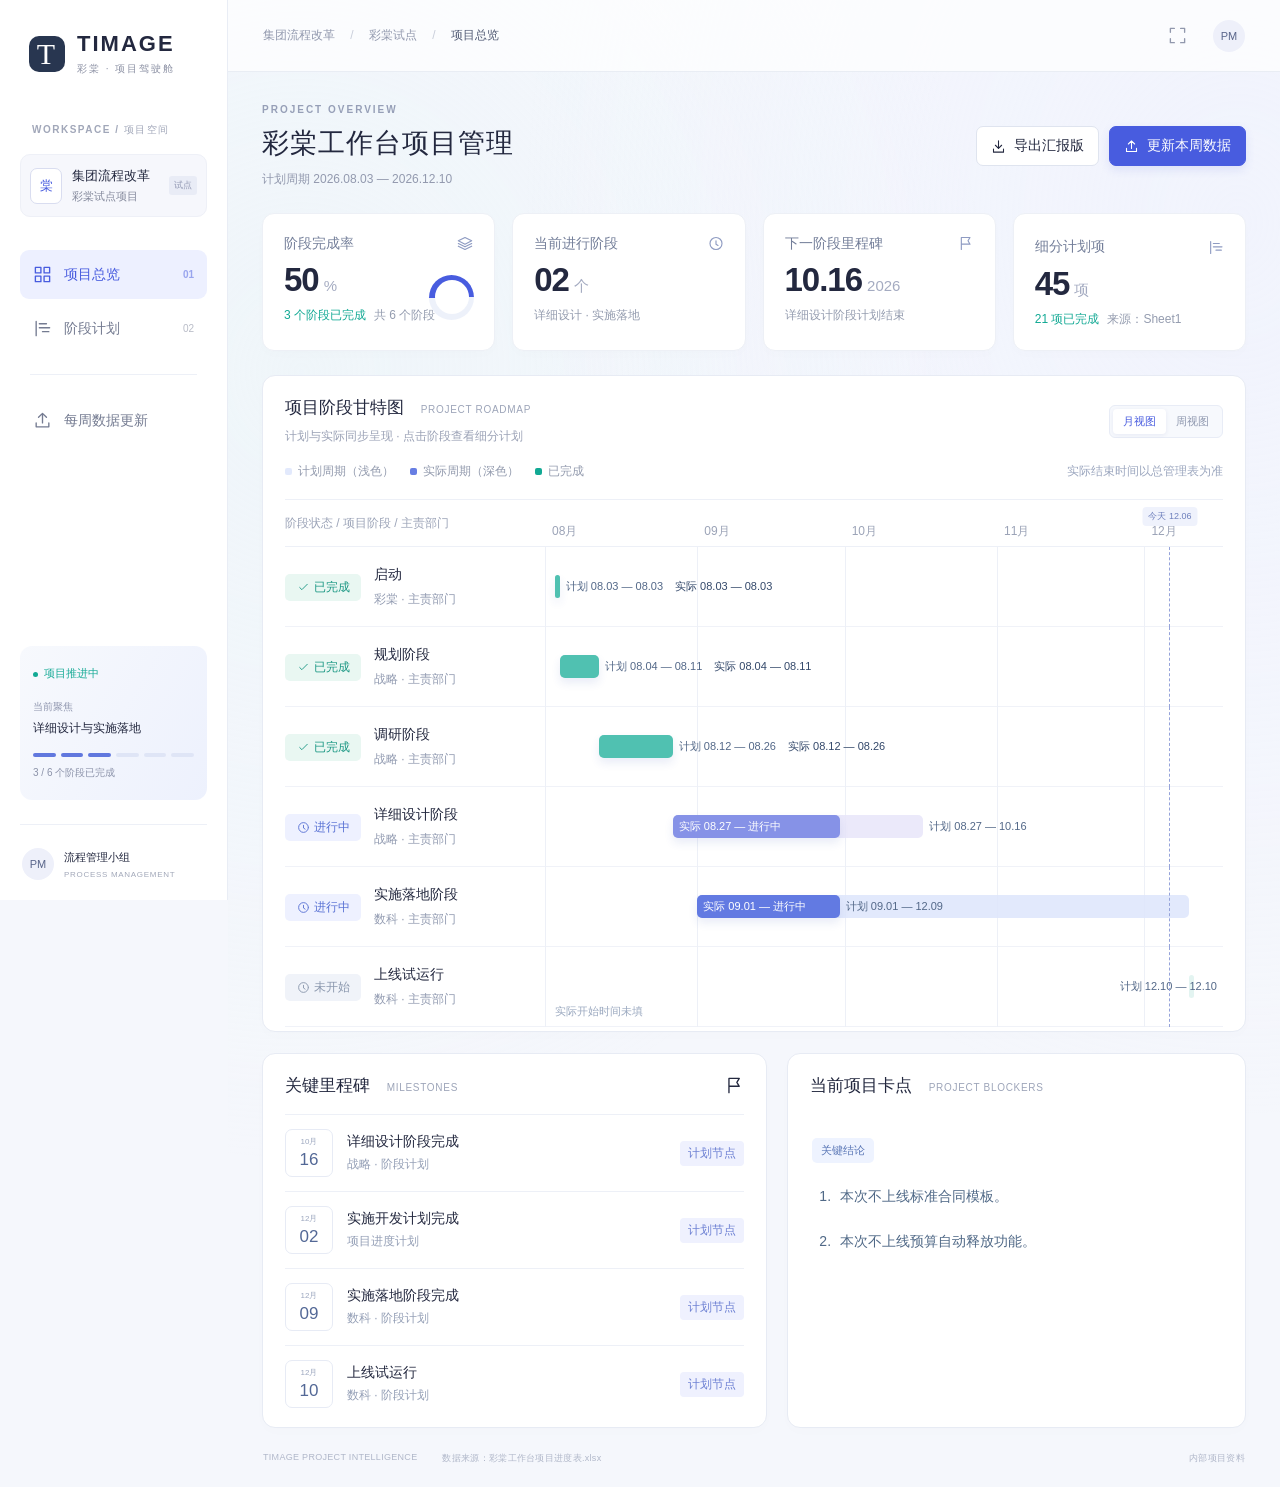
==== index.html @ 55524172 "feat: label date periods in the detailed plan Gantt" ====
<!doctype html><html lang="zh-CN"><head><meta charset="utf-8"><meta name="viewport" content="width=device-width,initial-scale=1"><meta name="description" content="彩棠流程改革试点项目：项目阶段、模块计划与每周数据更新看板"><title>彩棠工作台项目管理</title><link rel="icon" href="data:image/svg+xml,%3Csvg xmlns='http://www.w3.org/2000/svg' viewBox='0 0 32 32'%3E%3Crect width='32' height='32' rx='9' fill='%233f56d9'/%3E%3Cpath d='M8 10h16M8 16h11M8 22h16' stroke='white' stroke-width='3'/%3E%3C/svg%3E"><link rel="stylesheet" href="style.css?v=8ae744a3f705"></head><body>
<aside class="sidebar"><a class="brand" href="#overview"><span class="brand-symbol">T</span><span>TIMAGE<small>彩棠 · 项目驾驶舱</small></span></a><div class="space-label">WORKSPACE / 项目空间</div><div class="project-chip"><span class="project-icon">棠</span><div>集团流程改革<small>彩棠试点项目</small></div><span class="tiny-pill">试点</span></div><nav aria-label="主导航"><button data-view="overview" class="nav active"><i data-icon="layout"></i>项目总览<span>01</span></button><button data-view="detail" class="nav"><i data-icon="gantt"></i>阶段计划<span>02</span></button><div class="nav-separator"></div><button data-view="updates" class="nav"><i data-icon="upload"></i>每周数据更新<span id="updateDot"></span></button></nav><div class="sidebar-bottom"><div class="project-health"><div><span class="pulse"></span>项目推进中</div><p>当前聚焦</p><strong>详细设计与实施落地</strong><div class="mini-phases"><b></b><b></b><b></b><i></i><i></i></div><small>3 / 6 个阶段已完成</small></div><div class="profile"><span>PM</span><div>流程管理小组<small>PROCESS MANAGEMENT</small></div></div></div></aside>
<div class="workspace"><header class="topbar"><div class="breadcrumb">集团流程改革 <span>/</span> 彩棠试点 <span>/</span> <b id="crumb">项目总览</b></div><div class="top-right"><button class="icon-btn" id="fullscreen" title="全屏汇报" aria-label="全屏汇报"><i data-icon="maximize"></i></button><span class="avatar">PM</span></div></header><main id="main"></main><footer><span>TIMAGE PROJECT INTELLIGENCE</span><span id="footerSource">数据来源：彩棠工作台项目进度表.xlsx</span><span>内部项目资料</span></footer></div>
<dialog id="drawer" class="drawer"><div id="drawerContent"></div></dialog><dialog id="uploadDialog" class="upload-dialog"><div id="uploadContent"></div></dialog><div id="toast" role="status"></div><input type="file" id="fileInput" accept=".xlsx,.csv,.json" hidden>
<script src="data.js?v=f43f1a33d702"></script><script src="original-excel.js?v=e9a55db19e37"></script><script src="app.js?v=6be77d8a6db3"></script></body></html>
---- style.css ----
:root{--ink:#23283f;--muted:#83889b;--blue:#485cdf;--line:#edf0f7;--green:#12a994;--red:#ed725f;--surface:#fff;--bg:#f5f7fc;font-family:Inter,"Segoe UI","Microsoft YaHei",sans-serif;font-size:14px;color:var(--ink);font-synthesis:none}*{box-sizing:border-box}body{margin:0;background:var(--bg)}button,input,select{font:inherit}button,a,input,select{-webkit-tap-highlight-color:transparent}button{cursor:pointer}button{color:inherit}button:focus-visible,a:focus-visible{outline:3px solid #8492f5;outline-offset:3px}a{text-decoration:none;color:inherit}button{border:0;background:transparent}button:disabled{opacity:.4;cursor:not-allowed}.sidebar{position:fixed;z-index:10;inset:0 auto 0 0;width:228px;background:#fff;border-right:1px solid #e9edf5;padding:31px 20px 20px;display:flex;flex-direction:column}.brand{display:flex;align-items:center;gap:12px;font-size:22px;letter-spacing:2px;font-weight:600;padding:0 9px}.brand-symbol{height:36px;width:36px;background:#283650;color:white;font-family:Georgia,serif;display:grid;place-items:center;border-radius:10px;font-size:30px;font-weight:400}.brand small{display:block;font-size:10px;letter-spacing:2px;margin-top:5px;font-weight:400;color:#8c91a4}.space-label{color:#a1a7b9;font-size:10px;font-weight:600;letter-spacing:1.5px;margin:47px 12px 17px}.project-chip{display:flex;align-items:center;gap:10px;padding:12px 9px;background:#f6f7fc;border:1px solid #eef0f7;border-radius:10px;font-size:13px;font-weight:600}.project-icon{width:32px;height:36px;border:1px solid #d9ddf0;background:#fff;border-radius:7px;display:grid;place-items:center;color:var(--blue)}.project-chip small{display:block;font-size:11px;font-weight:400;color:var(--muted);margin-top:4px}.tiny-pill{font-size:9px;color:#9298b3;background:#e9ecf6;padding:3px 5px;border-radius:3px;margin-left:auto}nav{margin-top:28px}.nav{display:flex;align-items:center;gap:12px;width:100%;padding:15px 13px;margin:5px 0;color:#747b91;text-align:left;border-radius:9px}.nav.active{background:#edf0ff;color:var(--blue);font-weight:600}.nav:hover{background:#f3f5fd}.nav span{font-size:10px;margin-left:auto;opacity:.5}.nav-separator{height:1px;background:var(--line);margin:21px 10px}.icon{height:19px;width:19px;vertical-align:middle;flex:none;stroke:currentColor;fill:none;stroke-width:1.7;stroke-linecap:round;stroke-linejoin:round}.sidebar-bottom{margin-top:auto}.project-health{padding:20px 13px;margin-top:25px;background:linear-gradient(120deg,#f7f9fd,#edf1fd);border-radius:12px;font-size:12px}.project-health>div:first-child{color:var(--green);font-size:11px}.pulse{display:inline-block;width:5px;height:5px;background:var(--green);border-radius:100%;margin-right:6px}.project-health p{color:#9097af;font-size:10px;margin:19px 0 6px}.project-health strong{font-size:12px;font-weight:500}.mini-phases{display:flex;gap:5px;margin:16px 0 8px}.mini-phases>*{height:4px;width:20%;background:#dfe5f6;border-radius:3px}.mini-phases b{background:#6178de}.project-health small{color:#8b92a9;font-size:10px}.profile{margin-top:24px;border-top:1px solid var(--line);padding:23px 2px 0;display:flex;gap:10px;align-items:center;font-size:11px}.profile>span,.avatar{background:#eef0fa;width:32px;height:32px;border-radius:50%;display:grid;place-items:center;color:#5a668b;font-size:11px}.profile small{display:block;font-size:8px;color:#a2a8b9;margin-top:5px;letter-spacing:.7px}.workspace{margin-left:228px;min-height:100vh;background:radial-gradient(ellipse at 96% 15%,#edf0ff80,transparent 50%),radial-gradient(ellipse at 7% 25%,#e9f4f880,transparent 50%),var(--bg)}.topbar{height:72px;border-bottom:1px solid #e9edf4;background:#ffffffb8;display:flex;align-items:center;justify-content:space-between;padding:0 35px}.breadcrumb{font-size:12px;color:#9299ae}.breadcrumb span{color:#c9ceda;margin:0 12px}.breadcrumb b{font-weight:500;color:#525b75}.top-right{display:flex;align-items:center;gap:19px}.prototype{border:1px solid #e4e8f3;background:#f9faff;border-radius:5px;padding:5px 9px;font-size:10px;color:#7b86a7}.icon-btn{padding:7px;display:grid;place-items:center;color:#9198ad;border-radius:7px}.icon-btn:hover{background:#eef1ff;color:var(--blue)}main{padding:32px 34px 24px;max-width:1850px;margin:auto}.page-head{display:flex;justify-content:space-between;align-items:center;gap:20px;margin-bottom:25px}.eyebrow{font-size:10px;letter-spacing:2px;color:#969fb7;margin-bottom:10px;font-weight:600}.page-head h1{font-weight:650;letter-spacing:1px;font-size:27px;margin:0}.page-head h1 span{display:inline-block;vertical-align:middle;margin-left:12px;border:1px solid #cbd6f5;background:#eff3ff;color:#6477ba;font-size:10px;padding:4px 7px;letter-spacing:0;font-weight:500}.subtitle{font-size:12px;color:#9299ae;margin-top:10px}.head-actions{display:flex;gap:10px;align-items:center}.btn{border:1px solid #dfe4ef;background:#fff;padding:10px 14px;display:inline-flex;align-items:center;justify-content:center;gap:8px;border-radius:7px;white-space:nowrap;font-size:12px;font-weight:500;min-height:38px}.btn.primary{background:var(--blue);border-color:var(--blue);color:#fff;box-shadow:0 4px 10px #4256d31e}.btn:hover{filter:brightness(.97)}.btn .icon{width:15px;height:15px}.metrics{display:grid;grid-template-columns:repeat(4,1fr);gap:17px;margin-bottom:24px}.metric{background:#fff;border:1px solid #edf0f6;border-radius:12px;padding:20px 21px 17px;position:relative;min-height:138px;box-shadow:0 4px 12px #33426203}.metric-top{display:flex;align-items:center;justify-content:space-between;color:#737e99;font-size:12px}.metric-top .icon{color:#8e9bc2;width:16px}.metric-value{font-size:33px;letter-spacing:-1px;font-weight:600;margin:9px 0 7px;line-height:1.1}.metric-value small{font-size:15px;font-weight:400;color:#a4abc1;margin-left:5px;letter-spacing:0}.metric-foot{font-size:10px;color:#949caf}.metric-foot em{font-style:normal;color:var(--green);margin-right:8px}.metric.warning .metric-value{color:#df7967}.metric.warning .metric-top .icon{color:#df7967}.donut{position:absolute;right:20px;top:61px;width:45px;height:45px;border-radius:50%;background:conic-gradient(var(--blue) 60%,#edf1fa 0);display:grid;place-items:center;transform:rotate(-90deg)}.donut:after{content:'';width:34px;height:34px;background:#fff;border-radius:50%}.overview-grid{display:grid;grid-template-columns:minmax(0,1fr) 290px;gap:20px;align-items:stretch}.panel{border:1px solid #e7ebf4;border-radius:13px;background:#fff;box-shadow:0 4px 14px #22305603;min-width:0;overflow:hidden}.panel-head{padding:20px 22px 17px;display:flex;justify-content:space-between;align-items:center;gap:12px}.panel-head h2{margin:0;font-weight:600;font-size:15px}.panel-head h2 small{font-size:10px;color:#9da5b9;font-weight:400;margin-left:12px;letter-spacing:.7px}.panel-head p{font-size:10px;color:#9ba2b6;margin:7px 0 0}.segments{padding:3px;border:1px solid #e8ecf6;background:#f7f9fd;border-radius:6px;display:flex}.segments button{font-size:11px;color:#8f98af;padding:5px 10px;border-radius:4px}.segments .selected{color:var(--blue);background:white;box-shadow:0 1px 4px #25398d14}.legend{display:flex;gap:16px;padding:0 22px 19px;color:#939bae;font-size:10px;align-items:center}.legend>span{display:inline-flex;gap:6px;align-items:center}.legend i{display:inline-block;width:7px;height:7px;border-radius:2px;background:var(--green)}.legend i.blue{background:var(--blue)}.legend i.gray{background:#d9dfef}.legend .hint{margin-left:auto;color:#9ca7bf}.gantt-scroll{overflow-x:auto}.gantt{min-width:650px;padding:0 22px 4px}.gantt-head{display:grid;grid-template-columns:170px 1fr;height:42px;border-top:1px solid var(--line);border-bottom:1px solid var(--line)}.gantt-head>div:first-child{display:flex;align-items:center;color:#9ca4b8;font-size:10px}.months{position:relative;display:flex;color:#9ba3b7;font-size:11px;align-items:center}.months>span{position:absolute;transform:translateX(7px)}.gantt-body{position:relative}.gantt-row{display:grid;grid-template-columns:170px 1fr;min-height:65px;border-bottom:1px solid #f0f2f8;cursor:pointer}.gantt-row:hover{background:#f7f9ff}.stage-label{display:flex;align-items:center;gap:10px;padding-right:7px}.stage-no{font-size:10px;color:#b0b8cb;align-self:flex-start;margin-top:19px}.stage-label strong{font-size:12px;font-weight:500}.stage-label small{display:block;margin-top:7px;color:#929bb1;font-size:10px}.stage-label .stage-check{color:var(--green);font-size:10px;margin-left:5px}.track{position:relative;background:repeating-linear-gradient(to right,#edf0f7 0,#edf0f7 1px,transparent 1px,transparent 25%);height:65px}.plan-line{position:absolute;top:22px;height:23px;background:#e6eafa;border-radius:5px;min-width:5px}.actual-line{position:absolute;top:22px;height:23px;border-radius:5px;min-width:8px;box-shadow:0 5px 9px #3858c020}.bar-label{font-size:10px;position:absolute;top:27px;white-space:nowrap;color:#fff;z-index:3;pointer-events:none}.bar-label.outside{color:#79849e}.milestone-diamond{width:10px;height:10px;transform:rotate(45deg);background:#54bcae;position:absolute;top:28px;z-index:2;border:2px solid #fff;box-shadow:0 0 0 1px #54bcae}.today-line{position:absolute;top:0;bottom:0;width:1px;border-left:1px dashed #95a3da;z-index:4;pointer-events:none}.today-line span{position:absolute;top:-13px;left:0;transform:translate(-50%,-100%);background:#eff2fc;color:#6f80bd;border-radius:4px;padding:3px 6px;font-size:9px;white-space:nowrap}.gantt-note{display:flex;justify-content:space-between;padding:15px 22px;color:#9da5b8;font-size:10px}.text-btn{color:var(--blue);font-size:11px;padding:0;display:inline-flex;align-items:center;gap:6px}.ai-panel{background:linear-gradient(160deg,#f0f3ff,#fff 46%);position:relative}.ai-panel .panel-head{padding-bottom:13px}.ai-title{display:flex;gap:8px;align-items:center}.ai-title .icon{color:var(--blue)}.ai-tag{font-size:9px;color:#8b97c0;background:#e5eafa;padding:4px 6px;border-radius:4px}.ai-body{padding:0 20px 16px}.ai-intro{font-size:13px;line-height:1.8;margin:2px 0 17px;color:#667291}.ai-intro b{color:#3c4e80;font-weight:600}.insight{padding:15px 0;border-top:1px solid #e8edf8;display:flex;gap:10px}.insight-marker{font-size:10px;width:21px;height:21px;border-radius:6px;display:grid;place-items:center;background:#fff1ed;color:#dc8170;flex:none}.insight:nth-child(3) .insight-marker{background:#ebf1fe;color:#6485d0}.insight:nth-child(4) .insight-marker{background:#eaf7f3;color:#57a897}.insight strong{display:block;font-size:12px;font-weight:600;line-height:1.6}.insight p{font-size:11px;line-height:1.8;color:#8b95ad;margin:6px 0}.ai-footer{border-top:1px solid #e8edf8;padding:13px 20px;color:#a0a9be;font-size:9px}.lower-grid{display:grid;grid-template-columns:1.1fr 1fr;gap:20px;margin-top:21px}.milestone-list{padding:0 22px 5px}.milestone-item{display:flex;align-items:center;gap:14px;padding:14px 0;border-top:1px solid var(--line)}.date-tile{border:1px solid #e7ebf5;border-radius:7px;padding:6px 10px;text-align:center;font-size:17px;color:#536896;min-width:48px;font-weight:500}.date-tile small{display:block;font-size:8px;color:#9ca7bf;margin-bottom:3px}.milestone-item strong{font-size:12px;font-weight:500}.milestone-item p{font-size:10px;color:#949fb6;margin:5px 0 0}.badge{font-size:10px;display:inline-block;padding:4px 8px;border-radius:4px;white-space:nowrap;background:#f0f3fa;color:#95a0b8}.badge.done{background:#eaf7f3;color:#22a88e}.badge.active{background:#eff1fe;color:#6d80d3}.badge.late{background:#fff0ec;color:#d97c69}.badge.pending{background:#f1f3f8;color:#909bb1}.milestone-item .badge{margin-left:auto}.risk-table{width:100%;border-collapse:collapse;font-size:11px}.risk-table th{text-align:left;background:#f9fafd;font-size:10px;color:#9ba5ba;font-weight:400;padding:10px 21px}.risk-table td{padding:13px 21px;border-bottom:1px solid var(--line);vertical-align:middle;line-height:1.7}.risk-table tr:last-child td{border-bottom:0}.risk-table td small{display:block;color:#a0a8ba;font-size:10px}.risk-table .clickable{cursor:pointer}.risk-table .clickable:hover{background:#f8faff}.table-link{color:#5d6f9c;font-size:11px;text-align:left;padding:0}.mini-note{font-size:10px;color:#a7afc0;padding:12px 21px}footer{padding:0 35px 22px;display:flex;gap:25px;color:#b0b7c9;font-size:9px;letter-spacing:.3px}footer span:last-child{margin-left:auto}.stage-tabs{display:grid;grid-template-columns:repeat(5,1fr);gap:12px;margin-bottom:22px}.stage-tab{text-align:left;padding:15px 17px;background:#fff;border:1px solid #e6ebf5;border-radius:10px}.stage-tab.selected{border-color:#7c8ce5;background:#f0f3ff;box-shadow:0 0 0 2px #455edf08}.stage-tab small{font-size:10px;color:#a0aac1;display:block;margin-bottom:9px}.stage-tab strong{font-size:13px;font-weight:500}.stage-tab .badge{margin-top:11px;font-size:9px}.detail-summary{display:flex;justify-content:space-between;padding:23px 24px;align-items:center}.detail-summary h2{margin:0 0 10px;font-size:18px;font-weight:550}.detail-summary p{margin:0;font-size:12px;color:#929bb1}.detail-counts{display:flex;gap:30px}.detail-counts strong{font-size:25px;display:block;font-weight:500;margin-bottom:7px}.detail-counts small{font-size:10px;color:#a0a9be}.filter-bar{display:flex;align-items:center;gap:10px;padding:15px 22px;border-top:1px solid var(--line);border-bottom:1px solid var(--line);flex-wrap:wrap}.search-field{display:flex;align-items:center;border:1px solid #e2e7f1;border-radius:6px;padding:8px 10px;gap:8px;background:#fbfcff;min-width:230px}.search-field .icon{width:15px;color:#a3abc0}.search-field input{border:0;background:none;outline:none;width:190px;font-size:12px}.filter-bar select{border:1px solid #e3e8f1;background:#fff;border-radius:6px;padding:8px 10px;font-size:11px;color:#717f9f;max-width:180px}.filter-bar .segments{margin-left:auto}.task-table-wrap{overflow-x:auto}.task-table{width:100%;border-collapse:collapse;min-width:760px;font-size:12px}.task-table th{padding:13px 15px;background:#f9fafe;color:#98a2b9;font-size:10px;font-weight:400;text-align:left;white-space:nowrap}.task-table td{padding:13px 15px;border-bottom:1px solid #eff2f8;line-height:1.7}.task-table tbody tr{cursor:pointer}.task-table tbody tr:hover{background:#f8faff}.task-table td:first-child{padding-left:23px;max-width:440px}.task-title{display:flex;align-items:center;gap:9px}.task-title .indent{display:inline-block;width:var(--indent);flex:none}.level-tag{font-size:8px;background:#f2f4fa;padding:2px 4px;color:#9ba5bc;flex:none}.owner-pill{display:inline-flex;gap:5px;align-items:center;color:#7c89a6;font-size:11px}.owner-pill>i{font-size:9px;width:21px;height:21px;border-radius:50%;background:#edf0fa;color:#6c7ca6;display:grid;place-items:center;font-style:normal}.table-footer{padding:16px 22px;display:flex;align-items:center;justify-content:space-between;color:#9ba6bc;font-size:11px}.pagination{display:flex;gap:7px}.pagination button{padding:5px 9px;border:1px solid #e2e7f2;border-radius:4px;font-size:10px}.empty{padding:60px 20px;text-align:center;color:#8f9bb6;line-height:2}.detail-gantt-row{display:grid;grid-template-columns:290px 1fr;border-bottom:1px solid #f0f2f8}.detail-gantt-row .track{height:47px}.detail-gantt-row .actual-line{height:18px;top:14px}.detail-gantt-label{padding:12px 16px;overflow:hidden;text-overflow:ellipsis;white-space:nowrap;font-size:11px}.relation-layout{display:grid;grid-template-columns:minmax(0,1fr) 290px;gap:20px}.relation-canvas{position:relative;min-height:570px;padding:42px 28px;display:grid;grid-template-columns:160px 1fr 160px;gap:60px;align-items:center;background:radial-gradient(#dce4f2 .7px,transparent .7px);background-size:18px 18px}.relation-col{display:flex;flex-direction:column;gap:22px;z-index:1}.relation-node{background:white;padding:16px 14px;border-radius:9px;border:1px solid #dde4f5;box-shadow:0 5px 17px #43549006;text-align:left;width:100%;position:relative}.relation-node strong{font-size:12px;font-weight:500;display:block}.relation-node small{display:block;font-size:9px;color:#98a4bc;margin-top:8px}.relation-node.center{background:#5369dc;color:white;padding:25px 18px;box-shadow:0 7px 24px #4559ca24}.relation-node.center small{color:#cbd4ff}.relation-node.red{border-color:#edb6ab}.relation-node.red strong{color:#cb7d6e}.relation-svg{position:absolute;inset:0;width:100%;height:100%;pointer-events:none}.relationship-panel{padding:22px}.relationship-panel h3{margin:0 0 16px;font-size:15px}.relationship-panel p{font-size:12px;line-height:1.9;color:#8593af}.relationship-panel li{font-size:12px;color:#7d8ca8;line-height:2;margin-bottom:13px}.note-box{padding:12px 14px;background:#f6f8fd;border:1px solid #e8edf6;border-radius:7px;font-size:11px;line-height:1.9;color:#909eb8}.upload-zone{margin:0 24px 24px;border:1px dashed #c2cdef;border-radius:12px;text-align:center;padding:38px;background:linear-gradient(130deg,#f8faff,#f3f6ff);cursor:pointer}.upload-zone:hover,.upload-zone.dragging{background:#edf2ff;border-color:#627fe3}.upload-zone>.icon{height:35px;width:35px;color:#667dde;margin-bottom:14px}.upload-zone h3{font-size:16px;font-weight:500;margin:0 0 11px}.upload-zone p{font-size:12px;color:#92a0bd;margin-bottom:20px}.update-grid{display:grid;grid-template-columns:1fr;gap:21px}.update-step{display:flex;gap:16px;padding:19px 22px;border-top:1px solid var(--line)}.step-num{width:25px;height:25px;background:#eef2fd;border-radius:50%;color:#6b81c0;display:grid;place-items:center;font-size:11px;flex:none}.update-step strong{font-size:12px;font-weight:500}.update-step p{font-size:11px;color:#98a4bc;line-height:1.8;margin:7px 0}.drawer{inset:0 0 0 auto;height:100vh;max-height:100vh;width:480px;max-width:94vw;border:0;margin:0;padding:0;background:#fff;box-shadow:-10px 0 70px #192f6924}.drawer::backdrop,.upload-dialog::backdrop{background:#17294435;backdrop-filter:blur(4px)}.drawer-header{padding:26px;border-bottom:1px solid var(--line);display:flex;justify-content:space-between;align-items:center;font-size:11px;color:#95a2bb}.drawer-body{padding:28px}.drawer-body h2{font-size:22px;font-weight:550;line-height:1.6;margin:12px 0 19px}.drawer-body h3{font-size:13px;font-weight:500;margin:27px 0 14px}.property-grid{display:grid;grid-template-columns:1fr 1fr;gap:23px;margin:25px 0}.property-grid small{display:block;color:#9aa6be;font-size:11px;margin-bottom:8px}.property-grid strong{font-size:13px;font-weight:500}.source-line{font-size:10px;color:#a4aec0;line-height:1.9;margin-top:25px;border-top:1px solid var(--line);padding-top:16px}.upload-dialog{border:0;border-radius:15px;width:700px;max-width:94vw;padding:0;max-height:90vh;box-shadow:0 30px 100px #12223d33}.upload-dialog .dialog-body{padding:25px 28px}.upload-dialog h2{font-weight:550;font-size:22px;margin:0 0 12px}.upload-dialog p{font-size:12px;color:#8d9ab4;line-height:1.8}.preview-stats{display:flex;gap:16px;margin:23px 0}.preview-stats>div{flex:1;padding:15px;background:#f5f7fd;border-radius:8px}.preview-stats b{font-size:26px;font-weight:500}.preview-stats small{display:block;font-size:11px;color:#91a0bd;margin-top:6px}.dialog-actions{padding:20px 28px;display:flex;justify-content:flex-end;gap:10px;background:#f9faff;border-top:1px solid var(--line)}.diff-list{max-height:210px;overflow:auto;border:1px solid #e9edf5;border-radius:7px}.diff-row{padding:10px 12px;font-size:11px;border-bottom:1px solid #edf0f7;line-height:1.8}.diff-row:last-child{border:0}.error-box{padding:17px;background:#fff1ef;border-radius:8px;color:#c97065;font-size:12px;line-height:1.8}#toast{position:fixed;bottom:27px;left:50%;transform:translate(-50%,20px);z-index:100;background:#29364f;color:#fff;padding:13px 22px;border-radius:9px;box-shadow:0 8px 20px #25365322;font-size:12px;opacity:0;pointer-events:none;transition:.2s}#toast.show{opacity:1;transform:translate(-50%,0)}.date-input{border:1px solid #e3e8f2;border-radius:6px;padding:7px;color:#7e8ead;font-size:11px;background:#fff}.dependency-list{padding:0;list-style:none}.dependency-list li{border:1px solid #e7ecf6;padding:13px 14px;margin:8px 0;border-radius:7px;font-size:12px;line-height:1.8}.dependency-list small{display:block;font-size:10px;color:#9aa7bf}.attention-inline{color:#c88a58;background:#fff7eb;border-radius:5px;padding:9px 12px;font-size:11px;line-height:1.8;margin-top:10px}.summary-item{padding:16px 22px;border-top:1px solid var(--line);display:flex;gap:13px;align-items:center}.summary-item strong{font-size:12px;font-weight:500}.summary-item p{font-size:10px;color:#9aa5ba;margin:7px 0}.summary-item>.badge{margin-left:auto}.small-bar{height:4px;border-radius:4px;background:#edf1f8;margin-top:10px;width:130px}.small-bar span{display:block;height:100%;background:#6f8edd;border-radius:4px}
@media(min-width:1550px){main{padding:35px 42px}.overview-grid{grid-template-columns:minmax(0,1fr) 320px}.gantt-row,.track{height:75px}.stage-no{margin-top:24px}.stage-label{align-items:center}.plan-line,.actual-line{top:27px}.bar-label{top:32px}.milestone-diamond{top:33px}.gantt-head{height:48px}.metric{padding:23px 25px;min-height:145px}.panel-head{padding-top:23px;padding-bottom:20px}.ai-intro{margin-bottom:20px}.insight{padding:18px 0}.gantt-note{padding-top:18px;padding-bottom:18px}}
@media(max-width:1200px){.sidebar{width:196px;padding-left:14px;padding-right:14px}.workspace{margin-left:196px}main{padding:25px 23px}.overview-grid{grid-template-columns:1fr}.ai-panel .ai-body{display:grid;grid-template-columns:repeat(3,1fr);gap:18px}.ai-intro{grid-column:1/-1;margin:0}.insight{margin:0}.ai-footer{padding:10px 20px}.relation-layout{grid-template-columns:1fr}.lower-grid{grid-template-columns:1fr 1fr}.head-actions{gap:6px}.page-head h1{font-size:24px}.metric{padding:18px 16px}.donut{right:15px;width:38px;height:38px}.donut:after{width:29px;height:29px}}
@media(max-width:850px){.sidebar{width:74px;padding:22px 10px}.brand{padding:0;justify-content:center}.brand>span:nth-child(2),.space-label,.project-chip,.nav span,.sidebar-bottom{display:none}.nav{font-size:0;justify-content:center;padding:14px}.nav .icon{width:21px;height:21px}.nav-separator{margin:20px 7px}.workspace{margin-left:74px}.topbar{padding:0 20px}.metrics{gap:10px;grid-template-columns:repeat(2,1fr)}.metric{min-height:130px}.head-actions .btn{font-size:11px;padding:9px}.stage-tabs{gap:7px}.stage-tab{padding:12px 9px}.stage-tab strong{font-size:11px}.stage-tab small{font-size:9px}.detail-counts{gap:14px}.detail-counts strong{font-size:20px}.lower-grid{grid-template-columns:1fr}.update-grid{grid-template-columns:1fr}.relation-canvas{gap:25px;grid-template-columns:135px 1fr 135px;padding:30px 20px}.breadcrumb{font-size:10px}.top-right{gap:10px}.prototype{display:none}footer span:nth-child(2){display:none}}
@media(max-width:600px){:root{font-size:14px}.sidebar{position:fixed;inset:auto 0 0 0;width:auto;height:65px;flex-direction:row;padding:0;z-index:20;border-top:1px solid var(--line)}.brand{display:none}.sidebar nav{margin:0;display:flex;width:100%}.nav{margin:0;flex:1;border-radius:0;flex-direction:column;gap:4px;font-size:10px;padding:10px 0}.nav-separator{display:none}.workspace{margin-left:0;padding-bottom:65px}.topbar{height:58px;padding:0 17px}.top-right .avatar{display:none}main{padding:22px 15px}.page-head{display:block}.page-head h1{font-size:23px}.head-actions{margin-top:17px}.subtitle{font-size:11px;line-height:1.7}.metrics{margin-bottom:17px}.metric-top{font-size:11px}.metric-value{font-size:30px}.metric-foot{font-size:9px}.overview-grid{gap:17px}.panel-head{padding:17px}.panel-head h2{font-size:14px}.panel-head h2 small{display:none}.legend{padding:0 17px 19px;gap:13px}.legend .hint{display:none}.gantt-note{padding:14px 17px}.gantt-note>span{max-width:65%;line-height:1.6}.ai-panel .ai-body{display:block}.ai-intro{margin-bottom:14px}.insight{padding:14px 0}.stage-tabs{display:flex;overflow:auto}.stage-tab{min-width:118px;padding:13px}.detail-summary{display:block;padding:20px}.detail-counts{margin-top:23px;gap:35px}.filter-bar{padding:15px;gap:7px}.search-field{min-width:100%;width:100%}.search-field input{width:100%}.filter-bar .segments{margin-left:0}.filter-bar select{flex:1;max-width:100%;font-size:11px}.task-table{min-width:740px}.relation-canvas{min-width:620px}.relation-wrapper{overflow:auto}.relation-layout{gap:17px}.risk-table td,.risk-table th{padding-left:17px;padding-right:12px}.risk-table td{font-size:10px}.upload-zone{padding:30px 15px;margin:0 17px 17px}.upload-zone p{font-size:11px}.head-actions .btn{min-height:38px}.preview-stats{gap:7px}.preview-stats>div{padding:11px}.preview-stats small{font-size:10px}footer{padding:0 17px 20px;font-size:8px}.gantt-head{grid-template-columns:155px 1fr}.gantt-row{grid-template-columns:155px 1fr}}
@media print{.sidebar,.topbar,.head-actions,footer,.segments,.text-btn,.icon-btn{display:none!important}.workspace{margin:0;background:white}.metrics{grid-template-columns:repeat(4,1fr)}.overview-grid{grid-template-columns:1fr 270px}.lower-grid{grid-template-columns:1fr 1fr}.panel,.metric{break-inside:avoid}.ai-panel .ai-body{display:block}main{padding:10px}.gantt{min-width:0}.gantt-scroll{overflow:visible}body{-webkit-print-color-adjust:exact;print-color-adjust:exact}.task-table{font-size:10px}.task-table td{padding:8px}.task-table-wrap{overflow:visible}.gantt-head,.gantt-row{grid-template-columns:135px 1fr}@page{size:A3 landscape;margin:12mm}}

.overview-grid{grid-template-columns:1fr}
.bar-label:not(.outside){color:#fff!important;text-shadow:0 1px 3px #34427935}

/* Legibility for leadership presentations. */
.metric-top,.stage-label strong,.btn,.milestone-item strong,.task-table{font-size:14px}
.panel-head h2{font-size:17px}.subtitle,.metric-foot,.stage-label small,.legend,.gantt-head>div:first-child,.months,.bar-label,.text-btn,.milestone-item p,.risk-table,.table-link,.badge,.gantt-note{font-size:12px}
.panel-head p,.metric-foot,.mini-note{line-height:1.7}.panel-head p{font-size:12px}
.gantt-head{grid-template-columns:185px 1fr}.gantt-row{grid-template-columns:185px 1fr}
.stage-label strong{white-space:nowrap}.stage-no{font-size:11px}.bar-label{top:25px}.plan-line,.actual-line{height:28px}
.gantt-head{height:48px}.today-line span{top:-21px}.months>span{transform:translate(7px,8px)}
@media(min-width:1550px){.bar-label{top:30px}}
@media(max-width:600px){.metric-top,.stage-label strong,.milestone-item strong,.btn{font-size:12px}.metric-foot,.subtitle{font-size:11px}.gantt-head,.gantt-row{grid-template-columns:165px 1fr}.bar-label{font-size:11px}.legend{font-size:11px}.stage-label small{font-size:11px}.gantt-note{font-size:10px}.panel-head h2{font-size:15px}.page-head h1{font-size:22px}.page-head h1 span{margin-left:7px}.risk-table,.table-link{font-size:11px}}

.segments{flex-shrink:0}.segments button{white-space:nowrap}@media(max-width:600px){.donut{right:12px;top:53px;width:29px;height:29px}.donut:after{width:21px;height:21px}.metric:first-child .metric-foot{max-width:135px}.metric:first-child .metric-foot em{display:block}}

.gantt-head,.gantt-row{grid-template-columns:260px 1fr}
.stage-state{display:inline-flex;align-items:center;justify-content:center;gap:4px;width:76px;flex:none;padding:6px 5px;border-radius:5px;font-size:12px;line-height:1.2;margin-right:4px;font-weight:500}
.stage-state .icon{width:13px;height:13px}.stage-state.done{color:#199783;background:#e9f7f2}.stage-state.active{color:#5972d4;background:#eef1ff}.stage-state.pending{color:#8a97ad;background:#f0f3f9}.stage-state.late{color:#d57864;background:#fff0ed}
.stage-label{gap:9px}.gantt{min-width:760px}
@media(max-width:600px){.gantt-head,.gantt-row{grid-template-columns:235px 1fr}.stage-state{width:67px;font-size:11px}.stage-state .icon{width:11px;height:11px}}

.track{background:none;overflow:hidden}.grid-line{position:absolute;top:0;bottom:0;width:1px;background:#edf0f7;pointer-events:none}.track:before{content:'';position:absolute;top:0;bottom:0;left:0;width:1px;background:#edf0f7}.today-line{z-index:4}.gantt-body{overflow:visible}.gantt-row:first-child .track{overflow:visible}
.week-toolbar{display:flex;justify-content:space-between;gap:14px;align-items:center;margin:0 22px 16px;padding:12px 15px;background:#f5f7ff;border:1px solid #e8edfb;border-radius:7px;font-size:12px}.week-toolbar>div{display:flex;align-items:center;gap:12px}.week-toolbar strong{font-weight:500;color:#5b709c}.week-caption{color:#9aa7bf;font-size:11px}.week-buttons button{padding:6px 9px;background:white;color:#7a89ad;border:1px solid #e2e8f7;border-radius:4px;font-size:11px}.week-buttons button:hover{border-color:#8d9de4;color:#526ada}.weekly-gantt .gantt-head{height:69px}.weekly-gantt .months>span{transform:translate(10px,-3px);font-size:11px}.weekly-gantt .months b{font-weight:500;display:block;color:#6c7fa6}.weekly-gantt .months small{display:block;margin-top:7px;color:#a0abc1;font-size:10px}.weekly-gantt .today-line span{top:-1px;font-size:9px}.out-of-range{display:block;color:#a1adbf;padding:22px 10px;font-size:12px}.out-of-range small{font-size:10px;margin-left:15px;color:#bdc5d3}
@media(max-width:850px){.week-toolbar{flex-wrap:wrap}.week-caption{display:none}.week-toolbar>div{gap:7px}.weekly-gantt{min-width:960px}}

.plan-scope{display:flex;gap:9px;align-items:center;flex-wrap:wrap;margin-bottom:21px}.plan-scope>span{font-size:11px;color:#99a5bf;margin:0 6px}.scope-tab{padding:9px 13px;border:1px solid #e2e8f4;border-radius:6px;color:#8b98b0;background:#fff;font-size:12px}.scope-tab.selected{background:#eef2ff;color:#5a71cf;border-color:#99a9ed}.original-plan-table{min-width:800px}.original-plan-table th{font-size:12px;padding-top:16px;padding-bottom:16px}.original-plan-table th:first-child{width:42%;padding-left:25px}.original-plan-table td{padding-top:13px;padding-bottom:13px}.original-plan-title{display:flex;gap:12px;align-items:center}.original-plan-title strong{font-size:14px;font-weight:500}.source-row{font-size:10px;color:#a9b2c8;width:16px}.child-plan{padding-left:32px}.child-dot{width:5px;height:5px;border-radius:50%;background:#b0bce0;margin-right:5px;flex:none}.plan-duration,.plan-period{font-size:12px;color:#8595b0;white-space:nowrap}.plan-chevron{color:#bbc6db}.plan-group-row{background:#edf3ff!important}.plan-group-row td{border-top:1px solid #dfe8f9;border-bottom:1px solid #dfe8f9;font-size:12px;color:#6f82a9}.plan-group-btn{text-align:left;display:flex;align-items:center;gap:10px;color:#4f689d;font-weight:600;font-size:13px;padding:0}.group-toggle{display:grid;place-items:center;width:17px;height:17px;background:#fff;border:1px solid #cfdbf1;border-radius:4px;color:#7a8fbb;flex:none}.workflow-label{font-size:10px;white-space:nowrap;color:#8a9ab6}.group-count{font-size:10px;color:#94a6c5;white-space:nowrap}.original-gantt{min-width:1880px}.og-header,.og-row{display:grid;grid-template-columns:450px 1fr}.og-header{background:#f8faff;height:63px;border-bottom:1px solid #e6ebf5}.og-frozen{position:sticky;left:0;z-index:2;background:#fff;padding:13px 21px;display:flex;align-items:center;justify-content:space-between;gap:12px;border-right:1px solid #e6ebf5}.og-header .og-frozen{background:#f8faff;color:#8b9abb;font-size:12px}.og-frozen b{font-weight:500}.og-header .og-frozen b{font-weight:400}.og-weeks{display:grid;grid-template-columns:repeat(16,1fr);align-items:center;font-size:11px;color:#8598b9;text-align:center}.og-weeks b{display:block;font-weight:500}.og-weeks small{display:block;color:#a3afc3;font-size:10px;margin-top:6px}.og-row{min-height:51px;border-bottom:1px solid #edf1f8;cursor:pointer}.og-row:hover .og-frozen{background:#f7f9ff}.og-name{font-size:12px;color:#53698d}.og-child{padding-left:22px}.og-track{position:relative;background:repeating-linear-gradient(to right,#edf1f8 0,#edf1f8 1px,transparent 1px,transparent 6.25%);overflow:hidden}.og-bar{position:absolute;top:15px;height:22px;border-radius:4px;font-size:10px;display:flex;align-items:center;padding-left:9px;white-space:nowrap;color:white;background:#c5cfe5}.og-bar.done{background:#4dbda6}.og-bar.active{background:#8795e4}.og-bar.pending{background:#dce3f2;color:#8395b6}.og-out{font-size:10px;line-height:50px;color:#a5b0c5;padding-left:15px}.og-group .og-frozen,.og-group .og-track{background-color:#eff4fe}.og-group .og-bar{background:#c9d6f2;height:10px;top:20px;padding:0}.og-group .og-name{color:#5670a2;font-weight:600}
@media(max-width:600px){.plan-scope{gap:7px}.plan-scope>span{display:none}.scope-tab{font-size:11px;padding:8px 10px}.original-plan-table{min-width:810px}.og-header,.og-row{grid-template-columns:320px 1fr}.og-frozen{padding:12px}.og-name{font-size:11px}.og-frozen .badge{font-size:9px}}

/* Saved weekly versions and project blockers */
.history-info{flex:1;min-width:0}.history-info strong{overflow-wrap:anywhere}.history-actions{display:flex;gap:8px}.history-actions .btn{font-size:11px;padding:7px 11px;min-height:32px}.history-record,.history-initial{flex-wrap:wrap}.history-storage-error{padding:14px 22px;color:#b36a46;font-size:12px}.history-dialog{width:1050px;max-width:94vw;max-height:88vh;padding:0;border:1px solid #e7ebf4;border-radius:15px;box-shadow:0 30px 100px #12223d33;color:var(--ink)}.history-dialog::backdrop{background:#17294435;backdrop-filter:blur(4px)}.history-dialog .drawer-header{padding:20px 24px;position:sticky;top:0;background:#fff;z-index:2}.history-heading{padding:22px 24px;position:relative}.history-heading h2{font-size:18px;font-weight:550;margin:0 150px 10px 0;overflow-wrap:anywhere}.history-heading p{font-size:11px;color:#929bb1;margin:0}.history-heading>.btn{position:absolute;right:24px;top:22px}.history-table-wrap{overflow:auto;max-height:52vh}.history-table-wrap .task-table tbody tr{cursor:default}.blockers-empty{min-height:210px;display:flex;flex-direction:column;align-items:center;justify-content:center;gap:16px;color:#6b8095}.blockers-empty strong{font-size:15px;font-weight:500}.blockers-icon{display:grid;place-items:center;width:52px;height:52px;border-radius:50%;background:#edf8f5;color:#20aa91}.blockers-icon .icon{width:25px;height:25px}@media(max-width:650px){.history-record>.badge,.history-initial>.badge{margin-left:auto}.history-actions{width:100%;padding-left:32px}.history-heading h2{margin-right:0}.history-heading>.btn{position:static;margin-top:14px}.history-dialog .task-table{min-width:630px}}

/* Overlay planned and actual ranges while keeping each date label readable. */
.gantt .gantt-row{min-height:80px;height:80px}
.gantt .track{height:80px}
.gantt-lane{position:absolute;left:0;right:0;top:28px;height:23px}
.gantt .plan-line,.gantt .actual-line{top:0;height:23px;min-width:5px;border-radius:5px;border:0;box-shadow:none}
.gantt .plan-line{z-index:1;background:var(--plan-color);opacity:.9}
.gantt .actual-line{z-index:2;background:rgb(var(--stage-rgb));opacity:.82;box-shadow:0 5px 9px #3858c020}
.gantt .range-label{position:absolute;line-height:18px;white-space:nowrap;font-size:11px;color:#536888;pointer-events:none;z-index:3;font-variant-numeric:tabular-nums}
.gantt .plan-lane .range-label{top:0;line-height:23px}
.gantt .actual-lane .range-label{top:0;line-height:23px;color:#fff}
.gantt .actual-lane .range-label.outside{top:0;line-height:23px;color:#33486a}
.range-unavailable{position:absolute;left:10px;line-height:18px;font-size:11px;color:#9aa8bf;white-space:nowrap}
.plan-lane .range-unavailable{top:-21px}
.actual-lane .range-unavailable{top:27px}
.range-unavailable small{margin-left:12px;color:#b1bdd0;font-size:10px}
.legend i.planned-key{background:#dfe7fc;opacity:.9;border:0}
.legend i.actual-key{background:#4662dd;opacity:.82;border:0}

/* Explicit stage / first-level / second-level structure from the progress workbook. */
.progress-table{min-width:930px;width:100%;table-layout:fixed}
.progress-table th{font-size:12px;font-weight:400;color:#8b9bb6;padding:16px 12px;white-space:nowrap}
.progress-table th:first-child{width:30%;padding-left:24px}
.progress-table th:nth-child(2){width:9%}
.progress-table th:nth-child(3){width:9%}
.progress-table th:nth-child(4),.progress-table th:nth-child(5){width:18%}
.progress-table th:nth-child(6){width:12%}
.progress-table th:last-child{width:4%}
.progress-table td{padding:15px 12px;border-bottom:1px solid #edf1f8;vertical-align:middle}
.progress-table td:first-child{padding-left:24px}
.progress-name{display:flex;align-items:center;gap:9px;padding-left:calc(var(--depth)*15px);min-width:0}
.progress-name strong{font-weight:450;font-size:13px;color:#354d72;overflow-wrap:anywhere}
.progress-toggle{width:17px;height:17px;display:grid;place-items:center;flex:none;padding:0;border:1px solid #d3def3;border-radius:4px;background:#fff;color:#6e84bb;font-size:13px;line-height:1}
.progress-toggle:hover{border-color:#6e80e2;color:#5265d0}
.progress-bullet{width:4px;height:4px;border-radius:50%;background:#b7c4df;margin:0 6px;flex:none}
.progress-stage{background:#edf3ff!important}
.progress-stage .progress-name strong{font-size:14px;font-weight:600;color:#31517e}
.progress-parent{background:#f8faff}
.progress-parent .progress-name strong{font-weight:550;color:#4f6592}
.progress-owner{font-size:12px;color:#8797b2}
.level-tag{font-size:10px;color:#96a6be;white-space:nowrap}
.level-tag.level-0{color:#5573b0}
.level-tag.level-1{color:#7c8cbe}
.progress-date{font-size:12px;color:#8293ae;font-variant-numeric:tabular-nums;white-space:nowrap}
.progress-date.actual-date{color:#54758e}
.progress-table .badge{font-size:11px;white-space:nowrap}
.conclusions{padding:24px 24px 28px;min-height:210px}
.conclusion-tag{display:inline-flex;color:#5875b5;background:#eef3ff;border-radius:5px;padding:5px 9px;font-size:11px;margin-bottom:14px}
.conclusions ol{margin:0;padding-left:23px;color:#506987;font-size:14px;line-height:1.9}
.conclusions li{padding:6px 0 12px 5px}
.history-bundled{flex-wrap:wrap}
.hg-row{display:grid;grid-template-columns:430px 1fr;min-height:52px;border-bottom:1px solid #edf1f8;cursor:pointer}
.hg-frozen{position:sticky;left:0;z-index:5;background:#fff;border-right:1px solid #e6ebf5;padding:12px 16px;display:flex;justify-content:space-between;align-items:center;gap:10px}
.hg-frozen .progress-name{flex:1}
.hg-frozen .badge{font-size:10px;white-space:nowrap}
.hg-header{height:62px;background:#f8faff;color:#8a9bb7;cursor:default;font-size:12px}
.hg-header .hg-frozen{background:#f8faff}
.hg-weeks{display:grid;grid-template-columns:repeat(var(--weeks),1fr);text-align:center;align-items:center;font-size:11px}
.hg-weeks b{font-weight:500}
.hg-weeks small{display:block;margin-top:5px;font-size:10px;color:#a0adc3}
.hg-track{position:relative;min-height:52px;background:repeating-linear-gradient(to right,#edf1f8 0,#edf1f8 1px,transparent 1px,transparent calc(100% / var(--weeks)));overflow:hidden}
.hg-bar{position:absolute;top:17px;height:19px;min-width:3px;border-radius:4px}
.hg-plan{background:#dfe7fc;opacity:.9}
.hg-actual{background:#637de0;opacity:.82;box-shadow:0 3px 8px #3858c01a}
.hg-actual.done{background:#30b6a4}
.hg-plan.done{background:#e0f3ef}
.hg-date-label{position:absolute;top:17px;line-height:19px;white-space:nowrap;font-size:11px;font-variant-numeric:tabular-nums;color:#536888;z-index:3;pointer-events:none}
.hg-actual-label{color:#fff}
.hg-actual-label.outside{color:#33486a}
.hg-stage .hg-frozen,.hg-stage .hg-track{background-color:#edf3ff}
.hg-stage .progress-name strong{font-weight:600;color:#31517e}
.hg-parent .hg-frozen,.hg-parent .hg-track{background-color:#f8faff}
.hg-parent .progress-name strong{font-weight:550}
.hg-missing{font-size:11px;color:#a5b0c5;line-height:52px;padding-left:10px}
.mini-phases>*{flex:1}
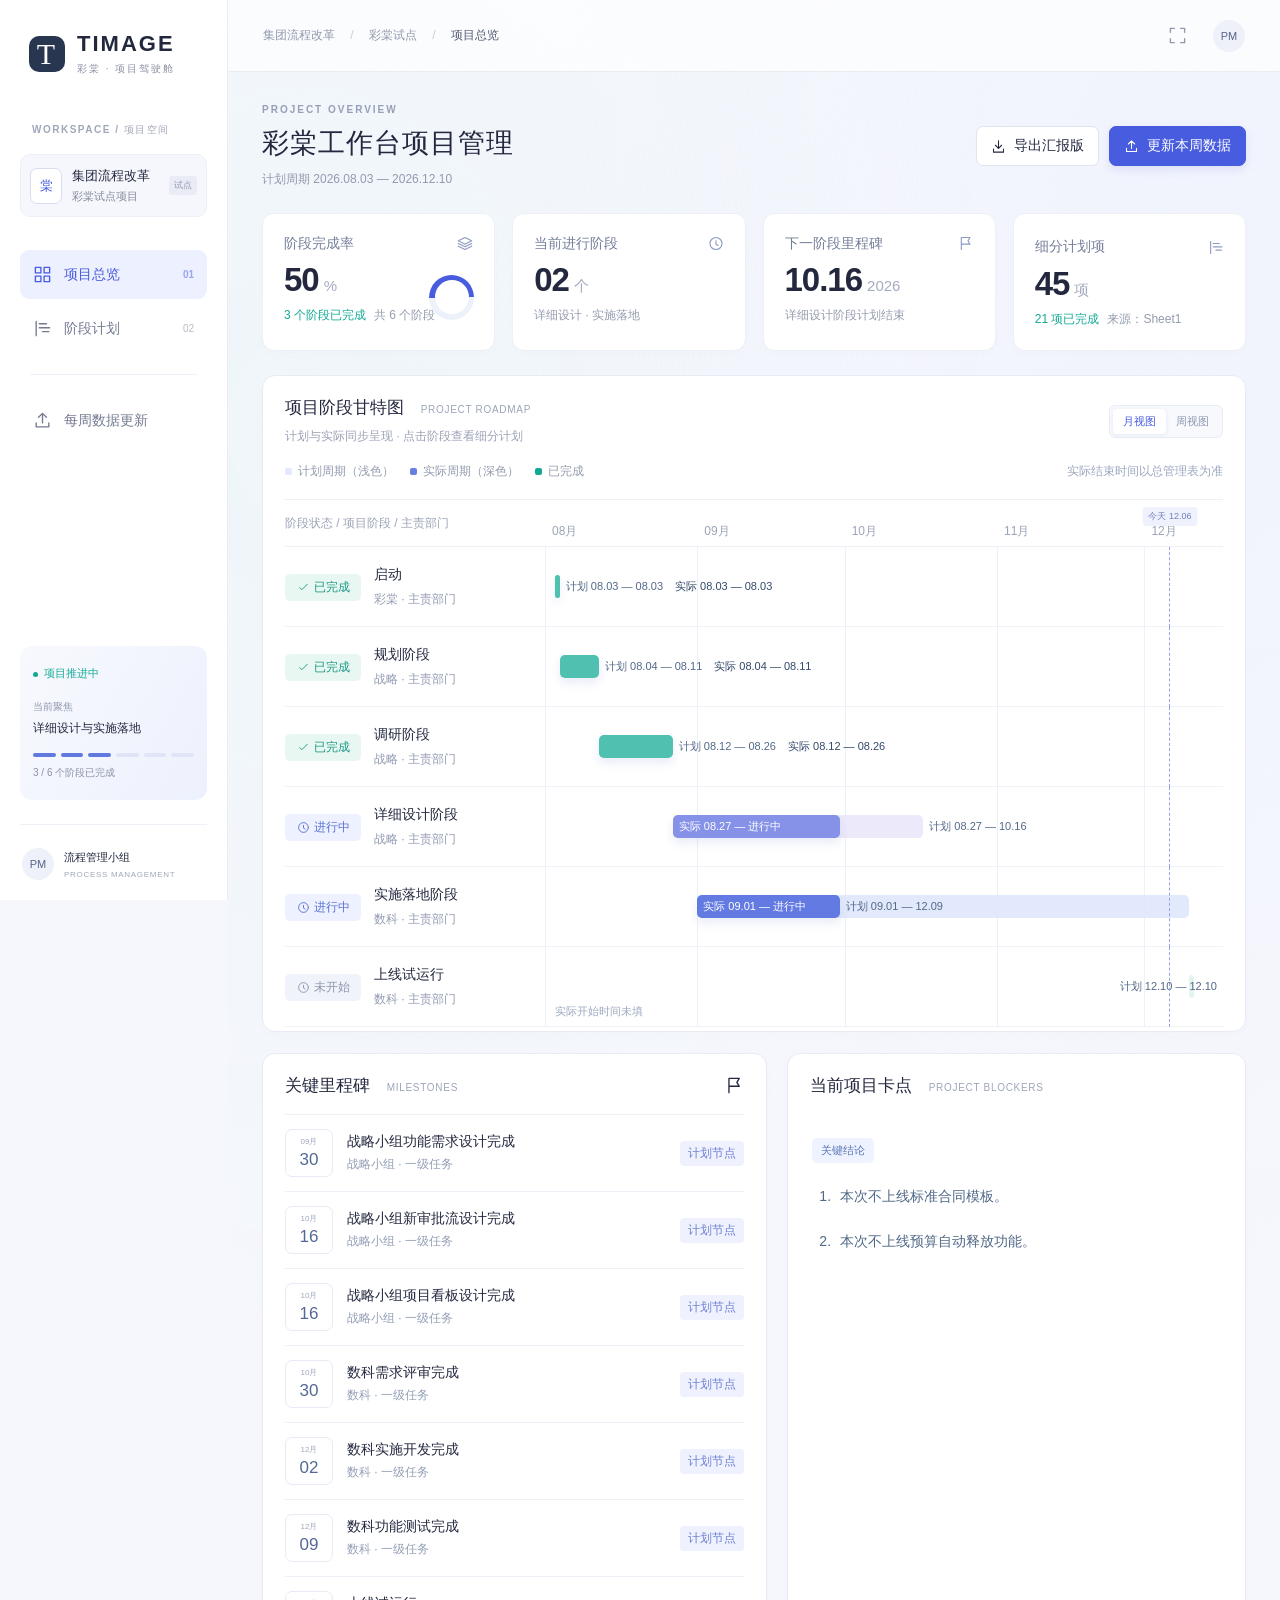
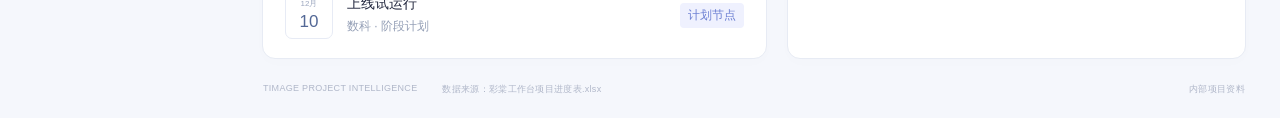
==== commit 6a33f764: "feat: derive milestones from first-level tasks and stage fallback" ====
--- a/index.html
+++ b/index.html
@@ -1,5 +1,5 @@
-<!doctype html><html lang="zh-CN"><head><meta charset="utf-8"><meta name="viewport" content="width=device-width,initial-scale=1"><meta name="description" content="彩棠流程改革试点项目：项目阶段、模块计划与每周数据更新看板"><title>彩棠工作台项目管理</title><link rel="icon" href="data:image/svg+xml,%3Csvg xmlns='http://www.w3.org/2000/svg' viewBox='0 0 32 32'%3E%3Crect width='32' height='32' rx='9' fill='%233f56d9'/%3E%3Cpath d='M8 10h16M8 16h11M8 22h16' stroke='white' stroke-width='3'/%3E%3C/svg%3E"><link rel="stylesheet" href="style.css?v=8ae744a3f705"></head><body>
+<!doctype html><html lang="zh-CN"><head><meta charset="utf-8"><meta name="viewport" content="width=device-width,initial-scale=1"><meta name="description" content="彩棠流程改革试点项目：项目阶段、模块计划与每周数据更新看板"><title>彩棠工作台项目管理</title><link rel="icon" href="data:image/svg+xml,%3Csvg xmlns='http://www.w3.org/2000/svg' viewBox='0 0 32 32'%3E%3Crect width='32' height='32' rx='9' fill='%233f56d9'/%3E%3Cpath d='M8 10h16M8 16h11M8 22h16' stroke='white' stroke-width='3'/%3E%3C/svg%3E"><link rel="stylesheet" href="style.css?v=b2578008d5b9"></head><body>
 <aside class="sidebar"><a class="brand" href="#overview"><span class="brand-symbol">T</span><span>TIMAGE<small>彩棠 · 项目驾驶舱</small></span></a><div class="space-label">WORKSPACE / 项目空间</div><div class="project-chip"><span class="project-icon">棠</span><div>集团流程改革<small>彩棠试点项目</small></div><span class="tiny-pill">试点</span></div><nav aria-label="主导航"><button data-view="overview" class="nav active"><i data-icon="layout"></i>项目总览<span>01</span></button><button data-view="detail" class="nav"><i data-icon="gantt"></i>阶段计划<span>02</span></button><div class="nav-separator"></div><button data-view="updates" class="nav"><i data-icon="upload"></i>每周数据更新<span id="updateDot"></span></button></nav><div class="sidebar-bottom"><div class="project-health"><div><span class="pulse"></span>项目推进中</div><p>当前聚焦</p><strong>详细设计与实施落地</strong><div class="mini-phases"><b></b><b></b><b></b><i></i><i></i></div><small>3 / 6 个阶段已完成</small></div><div class="profile"><span>PM</span><div>流程管理小组<small>PROCESS MANAGEMENT</small></div></div></div></aside>
 <div class="workspace"><header class="topbar"><div class="breadcrumb">集团流程改革 <span>/</span> 彩棠试点 <span>/</span> <b id="crumb">项目总览</b></div><div class="top-right"><button class="icon-btn" id="fullscreen" title="全屏汇报" aria-label="全屏汇报"><i data-icon="maximize"></i></button><span class="avatar">PM</span></div></header><main id="main"></main><footer><span>TIMAGE PROJECT INTELLIGENCE</span><span id="footerSource">数据来源：彩棠工作台项目进度表.xlsx</span><span>内部项目资料</span></footer></div>
 <dialog id="drawer" class="drawer"><div id="drawerContent"></div></dialog><dialog id="uploadDialog" class="upload-dialog"><div id="uploadContent"></div></dialog><div id="toast" role="status"></div><input type="file" id="fileInput" accept=".xlsx,.csv,.json" hidden>
-<script src="data.js?v=f43f1a33d702"></script><script src="original-excel.js?v=e9a55db19e37"></script><script src="app.js?v=6be77d8a6db3"></script></body></html>
+<script src="data.js?v=f43f1a33d702"></script><script src="original-excel.js?v=e9a55db19e37"></script><script src="app.js?v=5c1b68153749"></script></body></html>
--- a/style.css
+++ b/style.css
@@ -93,7 +93,7 @@
 .hg-frozen .badge{font-size:10px;white-space:nowrap}
 .hg-header{height:62px;background:#f8faff;color:#8a9bb7;cursor:default;font-size:12px}
 .hg-header .hg-frozen{background:#f8faff}
-.hg-weeks{display:grid;grid-template-columns:repeat(var(--weeks),1fr);text-align:center;align-items:center;font-size:11px}
+.hg-weeks{position:relative;display:grid;grid-template-columns:repeat(var(--weeks),1fr);text-align:center;align-items:center;font-size:11px;padding-bottom:20px}
 .hg-weeks b{font-weight:500}
 .hg-weeks small{display:block;margin-top:5px;font-size:10px;color:#a0adc3}
 .hg-track{position:relative;min-height:52px;background:repeating-linear-gradient(to right,#edf1f8 0,#edf1f8 1px,transparent 1px,transparent calc(100% / var(--weeks)));overflow:hidden}
@@ -105,6 +105,8 @@
 .hg-date-label{position:absolute;top:17px;line-height:19px;white-space:nowrap;font-size:11px;font-variant-numeric:tabular-nums;color:#536888;z-index:3;pointer-events:none}
 .hg-actual-label{color:#fff}
 .hg-actual-label.outside{color:#33486a}
+.hg-today-line{position:absolute;top:0;bottom:0;width:0;border-left:1px dashed #909df0;z-index:4;pointer-events:none}
+.hg-today-label{position:absolute;bottom:2px;transform:translateX(-50%);padding:2px 7px;border-radius:3px;background:#eef1fc;color:#7082bd;font-size:9px;line-height:14px;white-space:nowrap;z-index:4;pointer-events:none}
 .hg-stage .hg-frozen,.hg-stage .hg-track{background-color:#edf3ff}
 .hg-stage .progress-name strong{font-weight:600;color:#31517e}
 .hg-parent .hg-frozen,.hg-parent .hg-track{background-color:#f8faff}
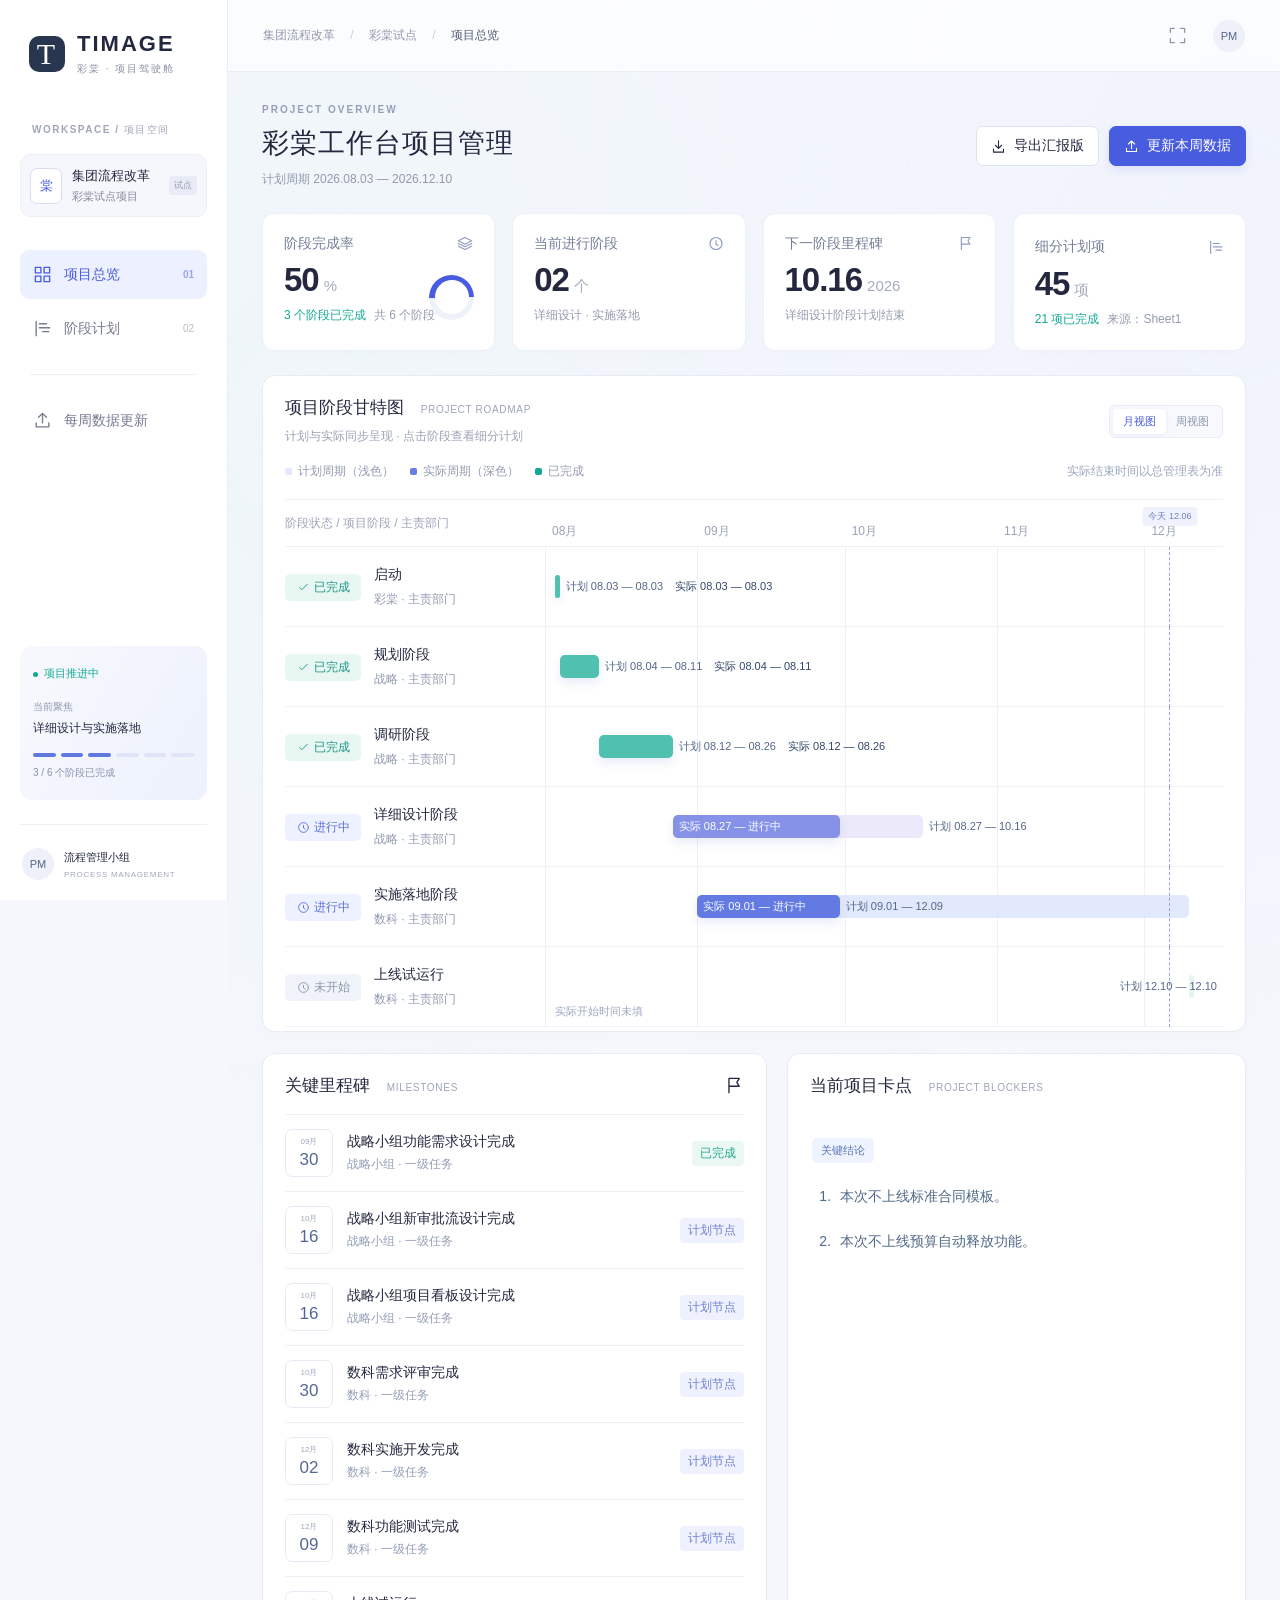
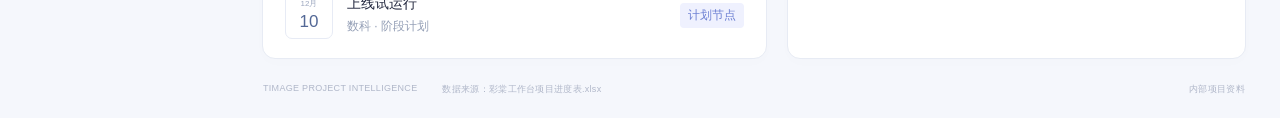
==== commit a8b98ff5: "fix: show completed milestones with green status badges" ====
--- a/index.html
+++ b/index.html
@@ -2,4 +2,4 @@
 <aside class="sidebar"><a class="brand" href="#overview"><span class="brand-symbol">T</span><span>TIMAGE<small>彩棠 · 项目驾驶舱</small></span></a><div class="space-label">WORKSPACE / 项目空间</div><div class="project-chip"><span class="project-icon">棠</span><div>集团流程改革<small>彩棠试点项目</small></div><span class="tiny-pill">试点</span></div><nav aria-label="主导航"><button data-view="overview" class="nav active"><i data-icon="layout"></i>项目总览<span>01</span></button><button data-view="detail" class="nav"><i data-icon="gantt"></i>阶段计划<span>02</span></button><div class="nav-separator"></div><button data-view="updates" class="nav"><i data-icon="upload"></i>每周数据更新<span id="updateDot"></span></button></nav><div class="sidebar-bottom"><div class="project-health"><div><span class="pulse"></span>项目推进中</div><p>当前聚焦</p><strong>详细设计与实施落地</strong><div class="mini-phases"><b></b><b></b><b></b><i></i><i></i></div><small>3 / 6 个阶段已完成</small></div><div class="profile"><span>PM</span><div>流程管理小组<small>PROCESS MANAGEMENT</small></div></div></div></aside>
 <div class="workspace"><header class="topbar"><div class="breadcrumb">集团流程改革 <span>/</span> 彩棠试点 <span>/</span> <b id="crumb">项目总览</b></div><div class="top-right"><button class="icon-btn" id="fullscreen" title="全屏汇报" aria-label="全屏汇报"><i data-icon="maximize"></i></button><span class="avatar">PM</span></div></header><main id="main"></main><footer><span>TIMAGE PROJECT INTELLIGENCE</span><span id="footerSource">数据来源：彩棠工作台项目进度表.xlsx</span><span>内部项目资料</span></footer></div>
 <dialog id="drawer" class="drawer"><div id="drawerContent"></div></dialog><dialog id="uploadDialog" class="upload-dialog"><div id="uploadContent"></div></dialog><div id="toast" role="status"></div><input type="file" id="fileInput" accept=".xlsx,.csv,.json" hidden>
-<script src="data.js?v=f43f1a33d702"></script><script src="original-excel.js?v=e9a55db19e37"></script><script src="app.js?v=5c1b68153749"></script></body></html>
+<script src="data.js?v=f43f1a33d702"></script><script src="original-excel.js?v=e9a55db19e37"></script><script src="app.js?v=3bec25d45779"></script></body></html>
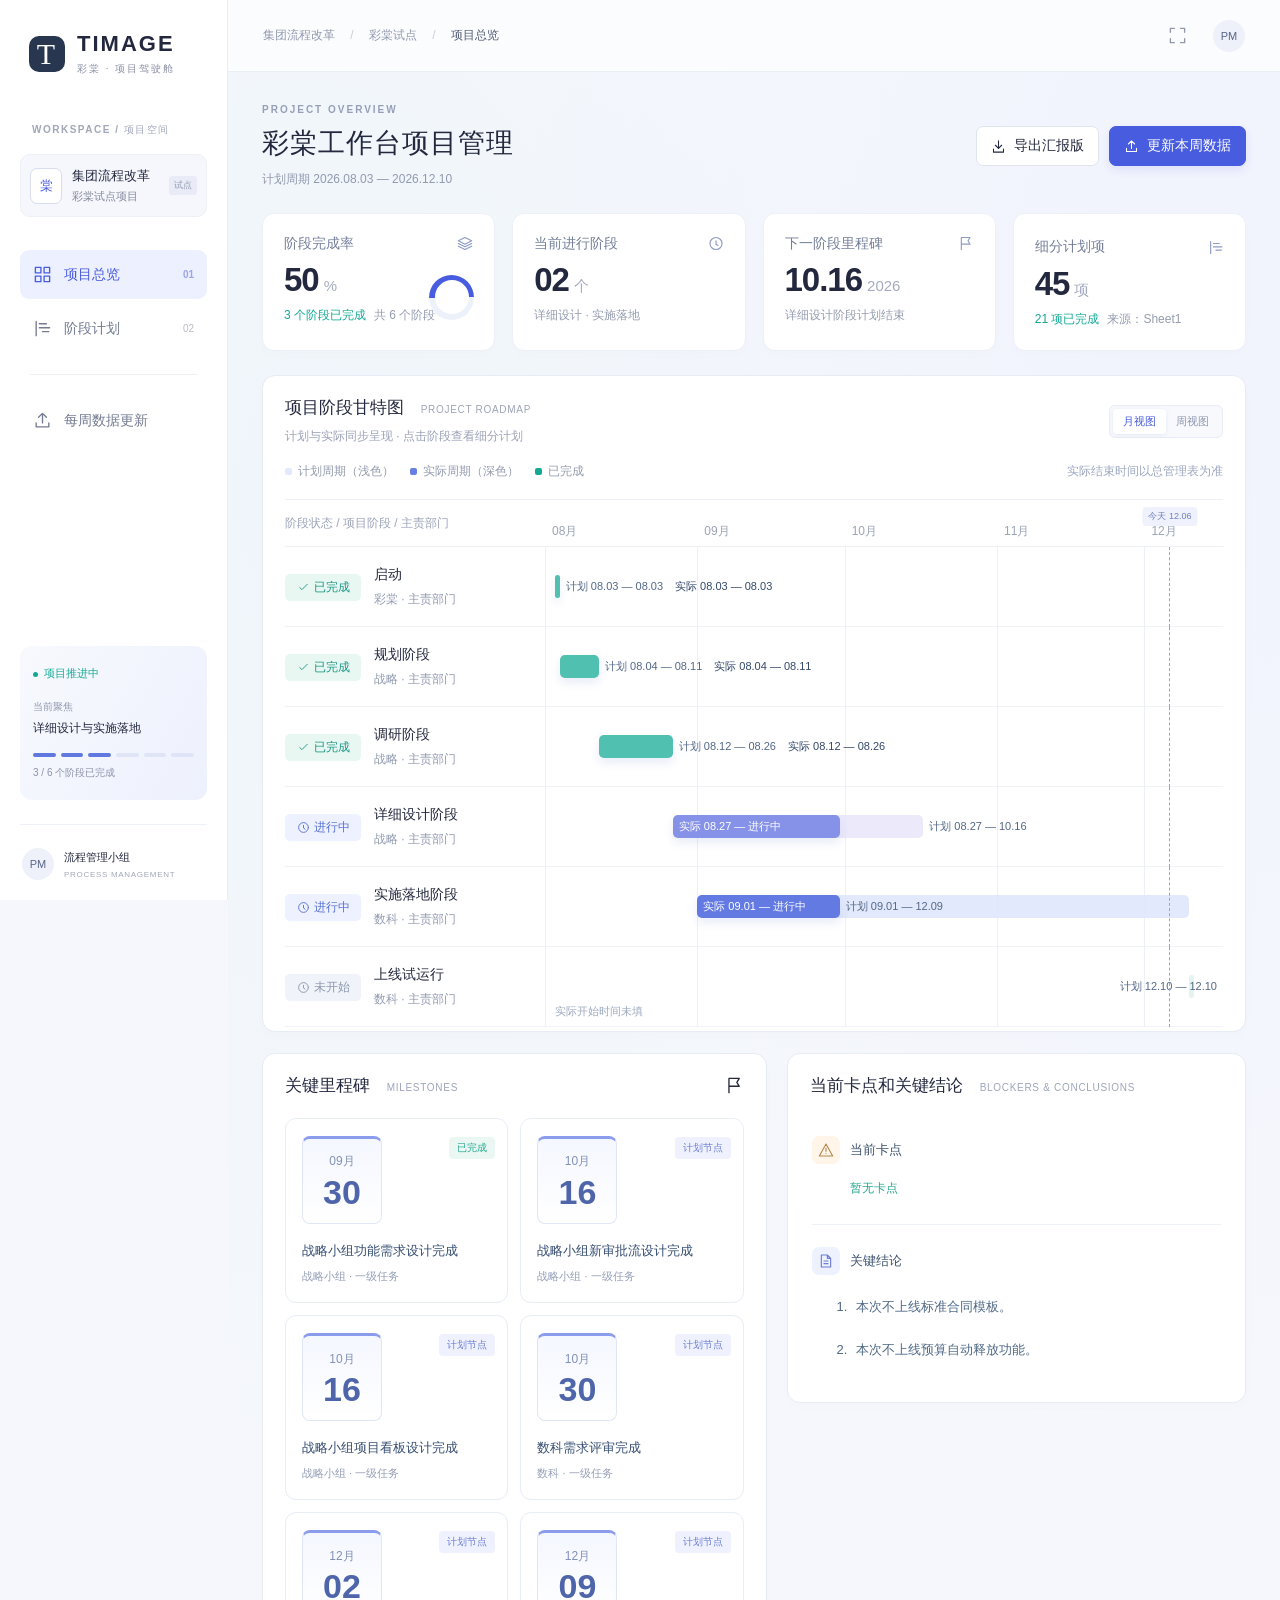
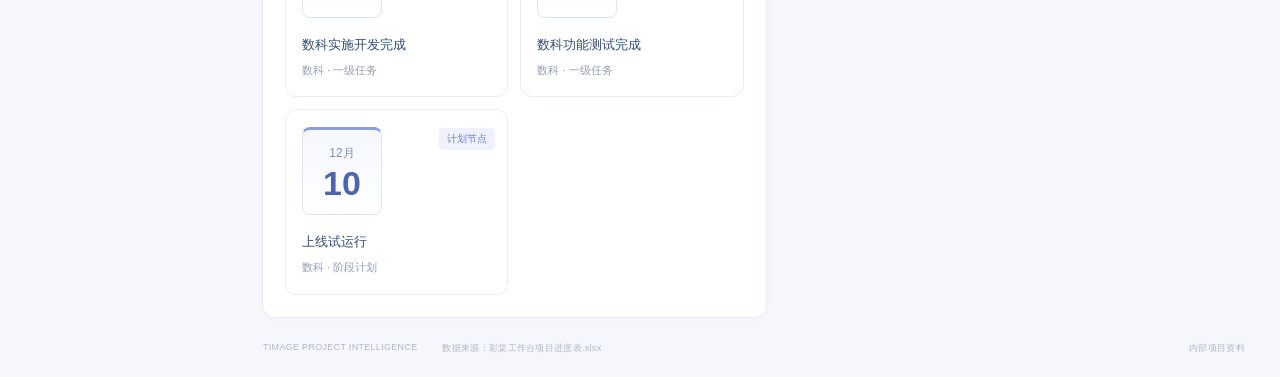
==== commit fca60248: "style: enlarge milestone calendars and separate project findings" ====
--- a/index.html
+++ b/index.html
@@ -1,5 +1,5 @@
-<!doctype html><html lang="zh-CN"><head><meta charset="utf-8"><meta name="viewport" content="width=device-width,initial-scale=1"><meta name="description" content="彩棠流程改革试点项目：项目阶段、模块计划与每周数据更新看板"><title>彩棠工作台项目管理</title><link rel="icon" href="data:image/svg+xml,%3Csvg xmlns='http://www.w3.org/2000/svg' viewBox='0 0 32 32'%3E%3Crect width='32' height='32' rx='9' fill='%233f56d9'/%3E%3Cpath d='M8 10h16M8 16h11M8 22h16' stroke='white' stroke-width='3'/%3E%3C/svg%3E"><link rel="stylesheet" href="style.css?v=b2578008d5b9"></head><body>
+<!doctype html><html lang="zh-CN"><head><meta charset="utf-8"><meta name="viewport" content="width=device-width,initial-scale=1"><meta name="description" content="彩棠流程改革试点项目：项目阶段、模块计划与每周数据更新看板"><title>彩棠工作台项目管理</title><link rel="icon" href="data:image/svg+xml,%3Csvg xmlns='http://www.w3.org/2000/svg' viewBox='0 0 32 32'%3E%3Crect width='32' height='32' rx='9' fill='%233f56d9'/%3E%3Cpath d='M8 10h16M8 16h11M8 22h16' stroke='white' stroke-width='3'/%3E%3C/svg%3E"><link rel="stylesheet" href="style.css?v=d3bfbf4d316a"></head><body>
 <aside class="sidebar"><a class="brand" href="#overview"><span class="brand-symbol">T</span><span>TIMAGE<small>彩棠 · 项目驾驶舱</small></span></a><div class="space-label">WORKSPACE / 项目空间</div><div class="project-chip"><span class="project-icon">棠</span><div>集团流程改革<small>彩棠试点项目</small></div><span class="tiny-pill">试点</span></div><nav aria-label="主导航"><button data-view="overview" class="nav active"><i data-icon="layout"></i>项目总览<span>01</span></button><button data-view="detail" class="nav"><i data-icon="gantt"></i>阶段计划<span>02</span></button><div class="nav-separator"></div><button data-view="updates" class="nav"><i data-icon="upload"></i>每周数据更新<span id="updateDot"></span></button></nav><div class="sidebar-bottom"><div class="project-health"><div><span class="pulse"></span>项目推进中</div><p>当前聚焦</p><strong>详细设计与实施落地</strong><div class="mini-phases"><b></b><b></b><b></b><i></i><i></i></div><small>3 / 6 个阶段已完成</small></div><div class="profile"><span>PM</span><div>流程管理小组<small>PROCESS MANAGEMENT</small></div></div></div></aside>
 <div class="workspace"><header class="topbar"><div class="breadcrumb">集团流程改革 <span>/</span> 彩棠试点 <span>/</span> <b id="crumb">项目总览</b></div><div class="top-right"><button class="icon-btn" id="fullscreen" title="全屏汇报" aria-label="全屏汇报"><i data-icon="maximize"></i></button><span class="avatar">PM</span></div></header><main id="main"></main><footer><span>TIMAGE PROJECT INTELLIGENCE</span><span id="footerSource">数据来源：彩棠工作台项目进度表.xlsx</span><span>内部项目资料</span></footer></div>
 <dialog id="drawer" class="drawer"><div id="drawerContent"></div></dialog><dialog id="uploadDialog" class="upload-dialog"><div id="uploadContent"></div></dialog><div id="toast" role="status"></div><input type="file" id="fileInput" accept=".xlsx,.csv,.json" hidden>
-<script src="data.js?v=f43f1a33d702"></script><script src="original-excel.js?v=e9a55db19e37"></script><script src="app.js?v=3bec25d45779"></script></body></html>
+<script src="data.js?v=f43f1a33d702"></script><script src="original-excel.js?v=e9a55db19e37"></script><script src="app.js?v=cb7ddebfdb52"></script></body></html>
--- a/style.css
+++ b/style.css
@@ -36,80 +36,101 @@
 
 /* Saved weekly versions and project blockers */
 .history-info{flex:1;min-width:0}.history-info strong{overflow-wrap:anywhere}.history-actions{display:flex;gap:8px}.history-actions .btn{font-size:11px;padding:7px 11px;min-height:32px}.history-record,.history-initial{flex-wrap:wrap}.history-storage-error{padding:14px 22px;color:#b36a46;font-size:12px}.history-dialog{width:1050px;max-width:94vw;max-height:88vh;padding:0;border:1px solid #e7ebf4;border-radius:15px;box-shadow:0 30px 100px #12223d33;color:var(--ink)}.history-dialog::backdrop{background:#17294435;backdrop-filter:blur(4px)}.history-dialog .drawer-header{padding:20px 24px;position:sticky;top:0;background:#fff;z-index:2}.history-heading{padding:22px 24px;position:relative}.history-heading h2{font-size:18px;font-weight:550;margin:0 150px 10px 0;overflow-wrap:anywhere}.history-heading p{font-size:11px;color:#929bb1;margin:0}.history-heading>.btn{position:absolute;right:24px;top:22px}.history-table-wrap{overflow:auto;max-height:52vh}.history-table-wrap .task-table tbody tr{cursor:default}.blockers-empty{min-height:210px;display:flex;flex-direction:column;align-items:center;justify-content:center;gap:16px;color:#6b8095}.blockers-empty strong{font-size:15px;font-weight:500}.blockers-icon{display:grid;place-items:center;width:52px;height:52px;border-radius:50%;background:#edf8f5;color:#20aa91}.blockers-icon .icon{width:25px;height:25px}@media(max-width:650px){.history-record>.badge,.history-initial>.badge{margin-left:auto}.history-actions{width:100%;padding-left:32px}.history-heading h2{margin-right:0}.history-heading>.btn{position:static;margin-top:14px}.history-dialog .task-table{min-width:630px}}
-
-/* Overlay planned and actual ranges while keeping each date label readable. */
-.gantt .gantt-row{min-height:80px;height:80px}
-.gantt .track{height:80px}
-.gantt-lane{position:absolute;left:0;right:0;top:28px;height:23px}
-.gantt .plan-line,.gantt .actual-line{top:0;height:23px;min-width:5px;border-radius:5px;border:0;box-shadow:none}
-.gantt .plan-line{z-index:1;background:var(--plan-color);opacity:.9}
-.gantt .actual-line{z-index:2;background:rgb(var(--stage-rgb));opacity:.82;box-shadow:0 5px 9px #3858c020}
-.gantt .range-label{position:absolute;line-height:18px;white-space:nowrap;font-size:11px;color:#536888;pointer-events:none;z-index:3;font-variant-numeric:tabular-nums}
-.gantt .plan-lane .range-label{top:0;line-height:23px}
-.gantt .actual-lane .range-label{top:0;line-height:23px;color:#fff}
-.gantt .actual-lane .range-label.outside{top:0;line-height:23px;color:#33486a}
-.range-unavailable{position:absolute;left:10px;line-height:18px;font-size:11px;color:#9aa8bf;white-space:nowrap}
-.plan-lane .range-unavailable{top:-21px}
-.actual-lane .range-unavailable{top:27px}
-.range-unavailable small{margin-left:12px;color:#b1bdd0;font-size:10px}
-.legend i.planned-key{background:#dfe7fc;opacity:.9;border:0}
-.legend i.actual-key{background:#4662dd;opacity:.82;border:0}
-
-/* Explicit stage / first-level / second-level structure from the progress workbook. */
-.progress-table{min-width:930px;width:100%;table-layout:fixed}
-.progress-table th{font-size:12px;font-weight:400;color:#8b9bb6;padding:16px 12px;white-space:nowrap}
-.progress-table th:first-child{width:30%;padding-left:24px}
-.progress-table th:nth-child(2){width:9%}
-.progress-table th:nth-child(3){width:9%}
-.progress-table th:nth-child(4),.progress-table th:nth-child(5){width:18%}
-.progress-table th:nth-child(6){width:12%}
-.progress-table th:last-child{width:4%}
-.progress-table td{padding:15px 12px;border-bottom:1px solid #edf1f8;vertical-align:middle}
-.progress-table td:first-child{padding-left:24px}
-.progress-name{display:flex;align-items:center;gap:9px;padding-left:calc(var(--depth)*15px);min-width:0}
-.progress-name strong{font-weight:450;font-size:13px;color:#354d72;overflow-wrap:anywhere}
-.progress-toggle{width:17px;height:17px;display:grid;place-items:center;flex:none;padding:0;border:1px solid #d3def3;border-radius:4px;background:#fff;color:#6e84bb;font-size:13px;line-height:1}
-.progress-toggle:hover{border-color:#6e80e2;color:#5265d0}
-.progress-bullet{width:4px;height:4px;border-radius:50%;background:#b7c4df;margin:0 6px;flex:none}
-.progress-stage{background:#edf3ff!important}
-.progress-stage .progress-name strong{font-size:14px;font-weight:600;color:#31517e}
-.progress-parent{background:#f8faff}
-.progress-parent .progress-name strong{font-weight:550;color:#4f6592}
-.progress-owner{font-size:12px;color:#8797b2}
-.level-tag{font-size:10px;color:#96a6be;white-space:nowrap}
-.level-tag.level-0{color:#5573b0}
-.level-tag.level-1{color:#7c8cbe}
-.progress-date{font-size:12px;color:#8293ae;font-variant-numeric:tabular-nums;white-space:nowrap}
-.progress-date.actual-date{color:#54758e}
-.progress-table .badge{font-size:11px;white-space:nowrap}
-.conclusions{padding:24px 24px 28px;min-height:210px}
-.conclusion-tag{display:inline-flex;color:#5875b5;background:#eef3ff;border-radius:5px;padding:5px 9px;font-size:11px;margin-bottom:14px}
-.conclusions ol{margin:0;padding-left:23px;color:#506987;font-size:14px;line-height:1.9}
-.conclusions li{padding:6px 0 12px 5px}
-.history-bundled{flex-wrap:wrap}
-.hg-row{display:grid;grid-template-columns:430px 1fr;min-height:52px;border-bottom:1px solid #edf1f8;cursor:pointer}
-.hg-frozen{position:sticky;left:0;z-index:5;background:#fff;border-right:1px solid #e6ebf5;padding:12px 16px;display:flex;justify-content:space-between;align-items:center;gap:10px}
-.hg-frozen .progress-name{flex:1}
-.hg-frozen .badge{font-size:10px;white-space:nowrap}
-.hg-header{height:62px;background:#f8faff;color:#8a9bb7;cursor:default;font-size:12px}
-.hg-header .hg-frozen{background:#f8faff}
-.hg-weeks{position:relative;display:grid;grid-template-columns:repeat(var(--weeks),1fr);text-align:center;align-items:center;font-size:11px;padding-bottom:20px}
-.hg-weeks b{font-weight:500}
-.hg-weeks small{display:block;margin-top:5px;font-size:10px;color:#a0adc3}
-.hg-track{position:relative;min-height:52px;background:repeating-linear-gradient(to right,#edf1f8 0,#edf1f8 1px,transparent 1px,transparent calc(100% / var(--weeks)));overflow:hidden}
-.hg-bar{position:absolute;top:17px;height:19px;min-width:3px;border-radius:4px}
-.hg-plan{background:#dfe7fc;opacity:.9}
-.hg-actual{background:#637de0;opacity:.82;box-shadow:0 3px 8px #3858c01a}
-.hg-actual.done{background:#30b6a4}
-.hg-plan.done{background:#e0f3ef}
-.hg-date-label{position:absolute;top:17px;line-height:19px;white-space:nowrap;font-size:11px;font-variant-numeric:tabular-nums;color:#536888;z-index:3;pointer-events:none}
-.hg-actual-label{color:#fff}
-.hg-actual-label.outside{color:#33486a}
-.hg-today-line{position:absolute;top:0;bottom:0;width:0;border-left:1px dashed #909df0;z-index:4;pointer-events:none}
-.hg-today-label{position:absolute;bottom:2px;transform:translateX(-50%);padding:2px 7px;border-radius:3px;background:#eef1fc;color:#7082bd;font-size:9px;line-height:14px;white-space:nowrap;z-index:4;pointer-events:none}
-.hg-stage .hg-frozen,.hg-stage .hg-track{background-color:#edf3ff}
-.hg-stage .progress-name strong{font-weight:600;color:#31517e}
-.hg-parent .hg-frozen,.hg-parent .hg-track{background-color:#f8faff}
-.hg-parent .progress-name strong{font-weight:550}
-.hg-missing{font-size:11px;color:#a5b0c5;line-height:52px;padding-left:10px}
-.mini-phases>*{flex:1}
+
+/* Overlay planned and actual ranges while keeping each date label readable. */
+.gantt .gantt-row{min-height:80px;height:80px}
+.gantt .track{height:80px}
+.gantt-lane{position:absolute;left:0;right:0;top:28px;height:23px}
+.gantt .plan-line,.gantt .actual-line{top:0;height:23px;min-width:5px;border-radius:5px;border:0;box-shadow:none}
+.gantt .plan-line{z-index:1;background:var(--plan-color);opacity:.9}
+.gantt .actual-line{z-index:2;background:rgb(var(--stage-rgb));opacity:.82;box-shadow:0 5px 9px #3858c020}
+.gantt .range-label{position:absolute;line-height:18px;white-space:nowrap;font-size:11px;color:#536888;pointer-events:none;z-index:3;font-variant-numeric:tabular-nums}
+.gantt .plan-lane .range-label{top:0;line-height:23px}
+.gantt .actual-lane .range-label{top:0;line-height:23px;color:#fff}
+.gantt .actual-lane .range-label.outside{top:0;line-height:23px;color:#33486a}
+.range-unavailable{position:absolute;left:10px;line-height:18px;font-size:11px;color:#9aa8bf;white-space:nowrap}
+.plan-lane .range-unavailable{top:-21px}
+.actual-lane .range-unavailable{top:27px}
+.range-unavailable small{margin-left:12px;color:#b1bdd0;font-size:10px}
+.legend i.planned-key{background:#dfe7fc;opacity:.9;border:0}
+.legend i.actual-key{background:#4662dd;opacity:.82;border:0}
+
+/* Explicit stage / first-level / second-level structure from the progress workbook. */
+.progress-table{min-width:930px;width:100%;table-layout:fixed}
+.progress-table th{font-size:12px;font-weight:400;color:#8b9bb6;padding:16px 12px;white-space:nowrap}
+.progress-table th:first-child{width:30%;padding-left:24px}
+.progress-table th:nth-child(2){width:9%}
+.progress-table th:nth-child(3){width:9%}
+.progress-table th:nth-child(4),.progress-table th:nth-child(5){width:18%}
+.progress-table th:nth-child(6){width:12%}
+.progress-table th:last-child{width:4%}
+.progress-table td{padding:15px 12px;border-bottom:1px solid #edf1f8;vertical-align:middle}
+.progress-table td:first-child{padding-left:24px}
+.progress-name{display:flex;align-items:center;gap:9px;padding-left:calc(var(--depth)*15px);min-width:0}
+.progress-name strong{font-weight:450;font-size:13px;color:#354d72;overflow-wrap:anywhere}
+.progress-toggle{width:17px;height:17px;display:grid;place-items:center;flex:none;padding:0;border:1px solid #d3def3;border-radius:4px;background:#fff;color:#6e84bb;font-size:13px;line-height:1}
+.progress-toggle:hover{border-color:#6e80e2;color:#5265d0}
+.progress-bullet{width:4px;height:4px;border-radius:50%;background:#b7c4df;margin:0 6px;flex:none}
+.progress-stage{background:#edf3ff!important}
+.progress-stage .progress-name strong{font-size:14px;font-weight:600;color:#31517e}
+.progress-parent{background:#f8faff}
+.progress-parent .progress-name strong{font-weight:550;color:#4f6592}
+.progress-owner{font-size:12px;color:#8797b2}
+.level-tag{font-size:10px;color:#96a6be;white-space:nowrap}
+.level-tag.level-0{color:#5573b0}
+.level-tag.level-1{color:#7c8cbe}
+.progress-date{font-size:12px;color:#8293ae;font-variant-numeric:tabular-nums;white-space:nowrap}
+.progress-date.actual-date{color:#54758e}
+.progress-table .badge{font-size:11px;white-space:nowrap}
+.conclusions{padding:24px 24px 28px;min-height:210px}
+.conclusion-tag{display:inline-flex;color:#5875b5;background:#eef3ff;border-radius:5px;padding:5px 9px;font-size:11px;margin-bottom:14px}
+.conclusions ol{margin:0;padding-left:23px;color:#506987;font-size:14px;line-height:1.9}
+.conclusions li{padding:6px 0 12px 5px}
+.project-findings{padding:22px 24px 28px}
+.project-findings .finding-section{padding:0;min-height:0}
+.project-findings .finding-section+.finding-section{border-top:1px solid #edf0f7;margin-top:24px;padding-top:22px}
+.finding-heading{display:flex;align-items:center;gap:10px;margin:0 0 14px;color:#3d526f;font-size:13px;font-weight:550}
+.finding-icon{display:grid;place-items:center;width:28px;height:28px;border-radius:7px;flex:none}
+.finding-icon .icon{width:16px;height:16px}
+.blocker-heading-icon{background:#fff5e9;color:#b48a50}
+.conclusion-heading-icon{background:#eef2ff;color:#6d7dd3}
+.finding-empty{margin:0 0 0 38px;color:#24a78f;font-size:12px;line-height:1.8}
+.finding-empty.muted{color:#94a1b8}
+.project-findings .conclusions ol{margin-left:16px;font-size:13px}
+.milestone-list{display:grid;grid-template-columns:repeat(auto-fit,minmax(190px,1fr));gap:12px;padding:4px 22px 22px}
+.milestone-item{position:relative;display:flex;flex-direction:column;align-items:flex-start;gap:16px;padding:17px 16px;border:1px solid #e8edf6;border-radius:11px;background:#fff;transition:border-color .15s,box-shadow .15s}
+.milestone-item:hover{border-color:#bdc9ed;box-shadow:0 4px 14px #40528c0a}
+.milestone-item .date-tile{display:flex;flex-direction:column;justify-content:center;align-items:center;flex:none;width:80px;min-width:80px;height:88px;padding:10px 0;gap:5px;border:1px solid #dfe6f6;border-top:3px solid #8b9cec;border-radius:8px;background:linear-gradient(180deg,#f5f7ff,#fff);font-size:34px;line-height:1;font-weight:550;color:#4f65aa}
+.milestone-item .date-tile small{margin:0;font-size:12px;font-weight:400;color:#8091b7;line-height:1.4}
+.milestone-item>div:nth-child(2){width:100%}
+.milestone-item strong{display:block;font-size:13px;font-weight:550;line-height:1.65;color:#354d72}
+.milestone-item p{font-size:11px;line-height:1.6;margin:6px 0 0}
+.milestone-item .badge{position:absolute;top:18px;right:12px;margin:0;font-size:10px}
+.blockers-panel{align-self:start}
+.history-bundled{flex-wrap:wrap}
+.hg-row{display:grid;grid-template-columns:430px 1fr;min-height:52px;border-bottom:1px solid #edf1f8;cursor:pointer}
+.hg-frozen{position:sticky;left:0;z-index:5;background:#fff;border-right:1px solid #e6ebf5;padding:12px 16px;display:flex;justify-content:space-between;align-items:center;gap:10px}
+.hg-frozen .progress-name{flex:1}
+.hg-frozen .badge{font-size:10px;white-space:nowrap}
+.hg-header{height:62px;background:#f8faff;color:#8a9bb7;cursor:default;font-size:12px}
+.hg-header .hg-frozen{background:#f8faff}
+.hg-weeks{position:relative;display:grid;grid-template-columns:repeat(var(--weeks),1fr);text-align:center;align-items:center;font-size:11px;padding-bottom:20px}
+.hg-weeks b{font-weight:500}
+.hg-weeks small{display:block;margin-top:5px;font-size:10px;color:#a0adc3}
+.hg-track{position:relative;min-height:52px;background:repeating-linear-gradient(to right,#edf1f8 0,#edf1f8 1px,transparent 1px,transparent calc(100% / var(--weeks)));overflow:hidden}
+.hg-bar{position:absolute;top:17px;height:19px;min-width:3px;border-radius:4px}
+.hg-plan{background:#dfe7fc;opacity:.9}
+.hg-actual{background:#637de0;opacity:.82;box-shadow:0 3px 8px #3858c01a}
+.hg-actual.done{background:#30b6a4}
+.hg-plan.done{background:#e0f3ef}
+.hg-date-label{position:absolute;top:17px;line-height:19px;white-space:nowrap;font-size:11px;font-variant-numeric:tabular-nums;color:#536888;z-index:3;pointer-events:none}
+.hg-actual-label{color:#fff}
+.hg-actual-label.outside{color:#33486a}
+.hg-today-line{position:absolute;top:0;bottom:0;width:0;border-left:1px dashed #909df0;z-index:4;pointer-events:none}
+.hg-today-label{position:absolute;bottom:2px;transform:translateX(-50%);padding:2px 7px;border-radius:3px;background:#eef1fc;color:#7082bd;font-size:9px;line-height:14px;white-space:nowrap;z-index:4;pointer-events:none}
+.hg-stage .hg-frozen,.hg-stage .hg-track{background-color:#edf3ff}
+.hg-stage .progress-name strong{font-weight:600;color:#31517e}
+.hg-parent .hg-frozen,.hg-parent .hg-track{background-color:#f8faff}
+.hg-parent .progress-name strong{font-weight:550}
+.hg-missing{font-size:11px;color:#a5b0c5;line-height:52px;padding-left:10px}
+.mini-phases>*{flex:1}
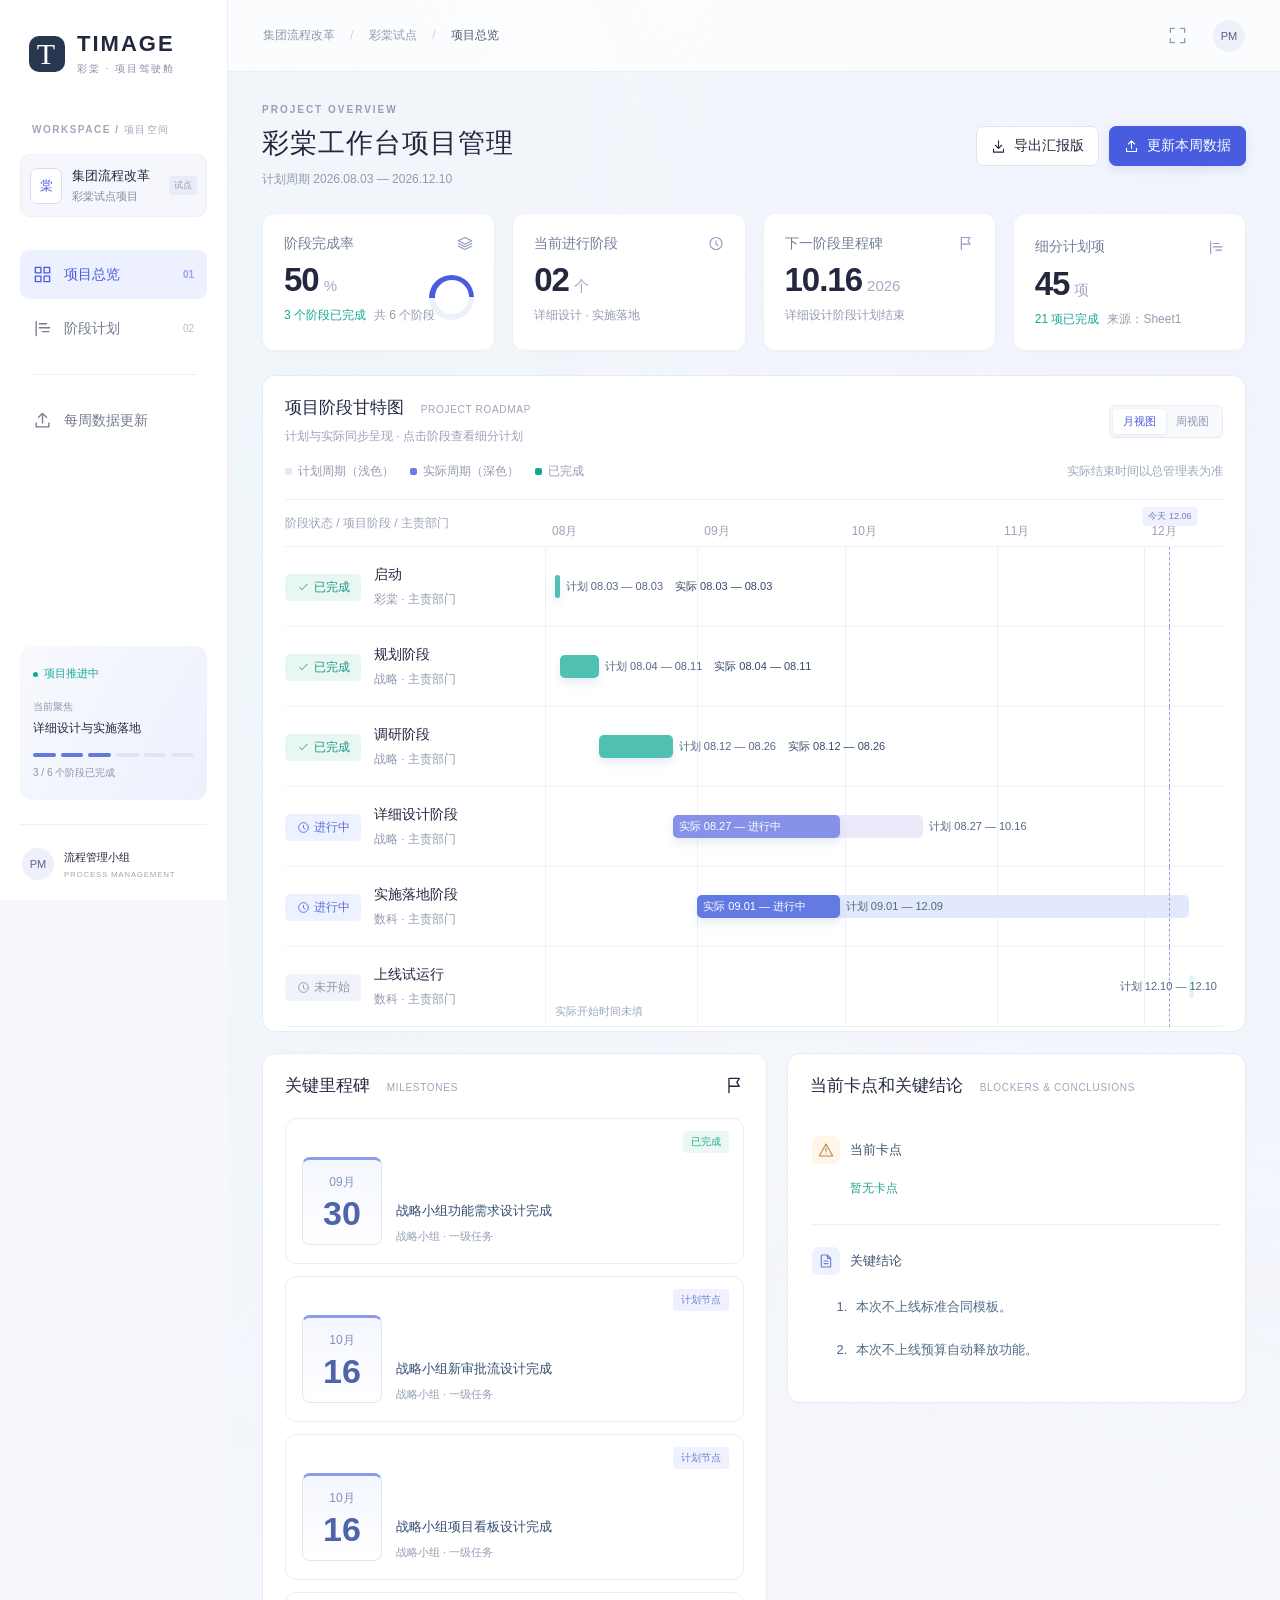
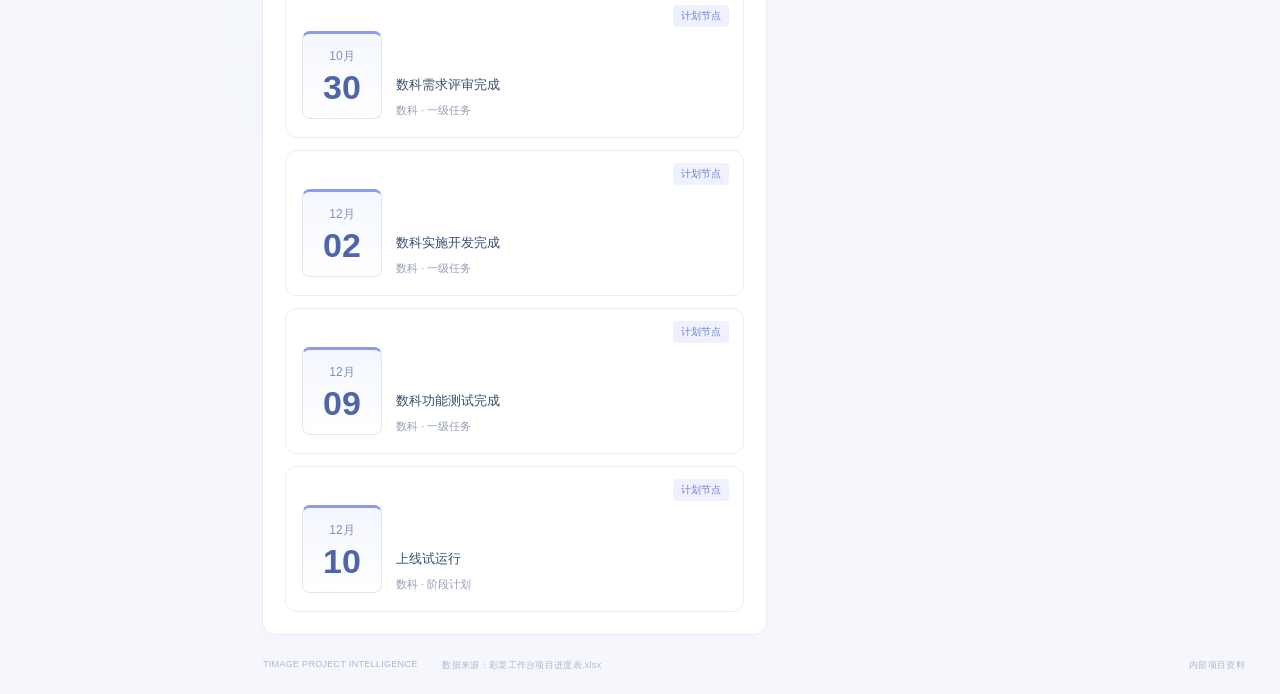
==== commit 86e065c5: "style: align milestone text with calendar card bottoms" ====
--- a/index.html
+++ b/index.html
@@ -1,4 +1,4 @@
-<!doctype html><html lang="zh-CN"><head><meta charset="utf-8"><meta name="viewport" content="width=device-width,initial-scale=1"><meta name="description" content="彩棠流程改革试点项目：项目阶段、模块计划与每周数据更新看板"><title>彩棠工作台项目管理</title><link rel="icon" href="data:image/svg+xml,%3Csvg xmlns='http://www.w3.org/2000/svg' viewBox='0 0 32 32'%3E%3Crect width='32' height='32' rx='9' fill='%233f56d9'/%3E%3Cpath d='M8 10h16M8 16h11M8 22h16' stroke='white' stroke-width='3'/%3E%3C/svg%3E"><link rel="stylesheet" href="style.css?v=d3bfbf4d316a"></head><body>
+<!doctype html><html lang="zh-CN"><head><meta charset="utf-8"><meta name="viewport" content="width=device-width,initial-scale=1"><meta name="description" content="彩棠流程改革试点项目：项目阶段、模块计划与每周数据更新看板"><title>彩棠工作台项目管理</title><link rel="icon" href="data:image/svg+xml,%3Csvg xmlns='http://www.w3.org/2000/svg' viewBox='0 0 32 32'%3E%3Crect width='32' height='32' rx='9' fill='%233f56d9'/%3E%3Cpath d='M8 10h16M8 16h11M8 22h16' stroke='white' stroke-width='3'/%3E%3C/svg%3E"><link rel="stylesheet" href="style.css?v=d54105bc7b5d"></head><body>
 <aside class="sidebar"><a class="brand" href="#overview"><span class="brand-symbol">T</span><span>TIMAGE<small>彩棠 · 项目驾驶舱</small></span></a><div class="space-label">WORKSPACE / 项目空间</div><div class="project-chip"><span class="project-icon">棠</span><div>集团流程改革<small>彩棠试点项目</small></div><span class="tiny-pill">试点</span></div><nav aria-label="主导航"><button data-view="overview" class="nav active"><i data-icon="layout"></i>项目总览<span>01</span></button><button data-view="detail" class="nav"><i data-icon="gantt"></i>阶段计划<span>02</span></button><div class="nav-separator"></div><button data-view="updates" class="nav"><i data-icon="upload"></i>每周数据更新<span id="updateDot"></span></button></nav><div class="sidebar-bottom"><div class="project-health"><div><span class="pulse"></span>项目推进中</div><p>当前聚焦</p><strong>详细设计与实施落地</strong><div class="mini-phases"><b></b><b></b><b></b><i></i><i></i></div><small>3 / 6 个阶段已完成</small></div><div class="profile"><span>PM</span><div>流程管理小组<small>PROCESS MANAGEMENT</small></div></div></div></aside>
 <div class="workspace"><header class="topbar"><div class="breadcrumb">集团流程改革 <span>/</span> 彩棠试点 <span>/</span> <b id="crumb">项目总览</b></div><div class="top-right"><button class="icon-btn" id="fullscreen" title="全屏汇报" aria-label="全屏汇报"><i data-icon="maximize"></i></button><span class="avatar">PM</span></div></header><main id="main"></main><footer><span>TIMAGE PROJECT INTELLIGENCE</span><span id="footerSource">数据来源：彩棠工作台项目进度表.xlsx</span><span>内部项目资料</span></footer></div>
 <dialog id="drawer" class="drawer"><div id="drawerContent"></div></dialog><dialog id="uploadDialog" class="upload-dialog"><div id="uploadContent"></div></dialog><div id="toast" role="status"></div><input type="file" id="fileInput" accept=".xlsx,.csv,.json" hidden>
--- a/style.css
+++ b/style.css
@@ -97,15 +97,15 @@
 .finding-empty{margin:0 0 0 38px;color:#24a78f;font-size:12px;line-height:1.8}
 .finding-empty.muted{color:#94a1b8}
 .project-findings .conclusions ol{margin-left:16px;font-size:13px}
-.milestone-list{display:grid;grid-template-columns:repeat(auto-fit,minmax(190px,1fr));gap:12px;padding:4px 22px 22px}
-.milestone-item{position:relative;display:flex;flex-direction:column;align-items:flex-start;gap:16px;padding:17px 16px;border:1px solid #e8edf6;border-radius:11px;background:#fff;transition:border-color .15s,box-shadow .15s}
+.milestone-list{display:grid;grid-template-columns:repeat(auto-fit,minmax(240px,1fr));grid-auto-rows:1fr;gap:12px;padding:4px 22px 22px}
+.milestone-item{position:relative;display:grid;grid-template-columns:80px minmax(0,1fr);align-items:end;gap:14px;min-height:146px;padding:38px 16px 18px;border:1px solid #e8edf6;border-radius:11px;background:#fff;transition:border-color .15s,box-shadow .15s}
 .milestone-item:hover{border-color:#bdc9ed;box-shadow:0 4px 14px #40528c0a}
 .milestone-item .date-tile{display:flex;flex-direction:column;justify-content:center;align-items:center;flex:none;width:80px;min-width:80px;height:88px;padding:10px 0;gap:5px;border:1px solid #dfe6f6;border-top:3px solid #8b9cec;border-radius:8px;background:linear-gradient(180deg,#f5f7ff,#fff);font-size:34px;line-height:1;font-weight:550;color:#4f65aa}
 .milestone-item .date-tile small{margin:0;font-size:12px;font-weight:400;color:#8091b7;line-height:1.4}
-.milestone-item>div:nth-child(2){width:100%}
+.milestone-item>div:nth-child(2){width:100%;min-width:0;align-self:end}
 .milestone-item strong{display:block;font-size:13px;font-weight:550;line-height:1.65;color:#354d72}
 .milestone-item p{font-size:11px;line-height:1.6;margin:6px 0 0}
-.milestone-item .badge{position:absolute;top:18px;right:12px;margin:0;font-size:10px}
+.milestone-item .badge{position:absolute;top:12px;right:14px;margin:0;font-size:10px}
 .blockers-panel{align-self:start}
 .history-bundled{flex-wrap:wrap}
 .hg-row{display:grid;grid-template-columns:430px 1fr;min-height:52px;border-bottom:1px solid #edf1f8;cursor:pointer}
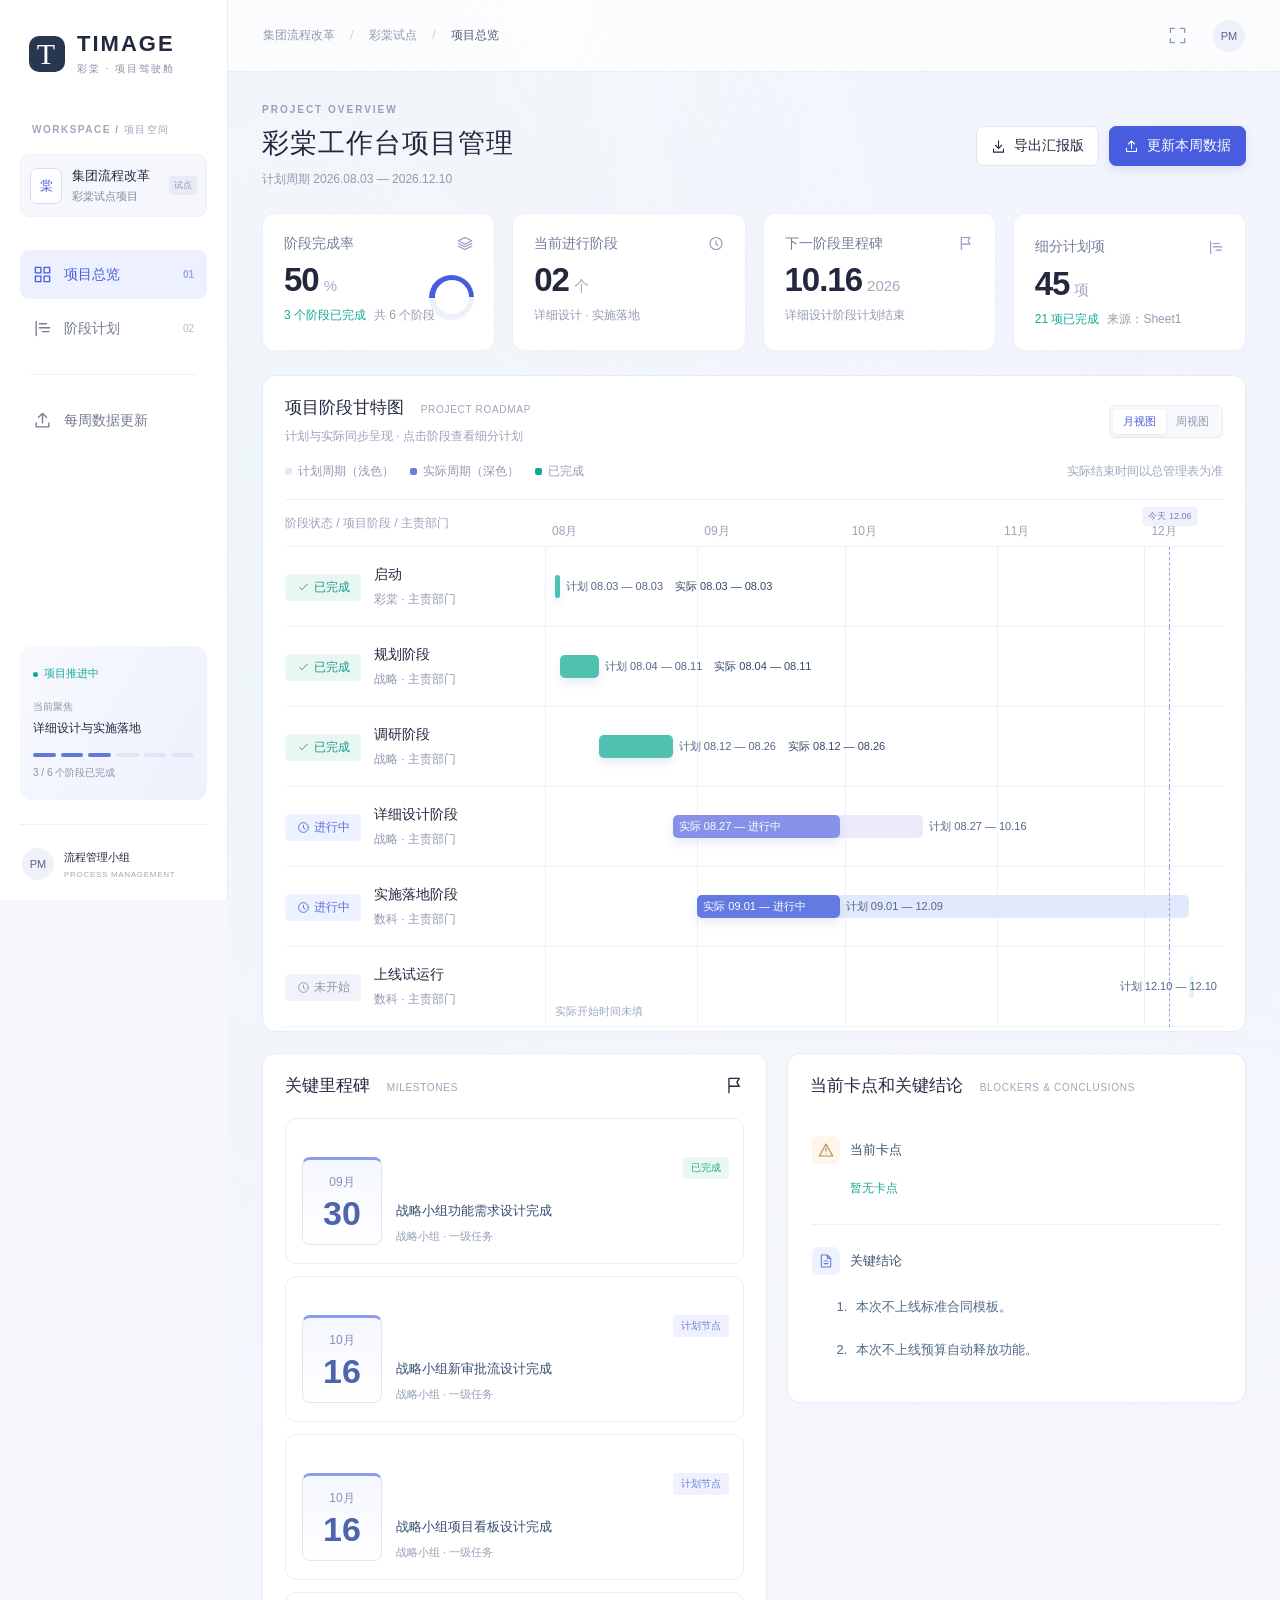
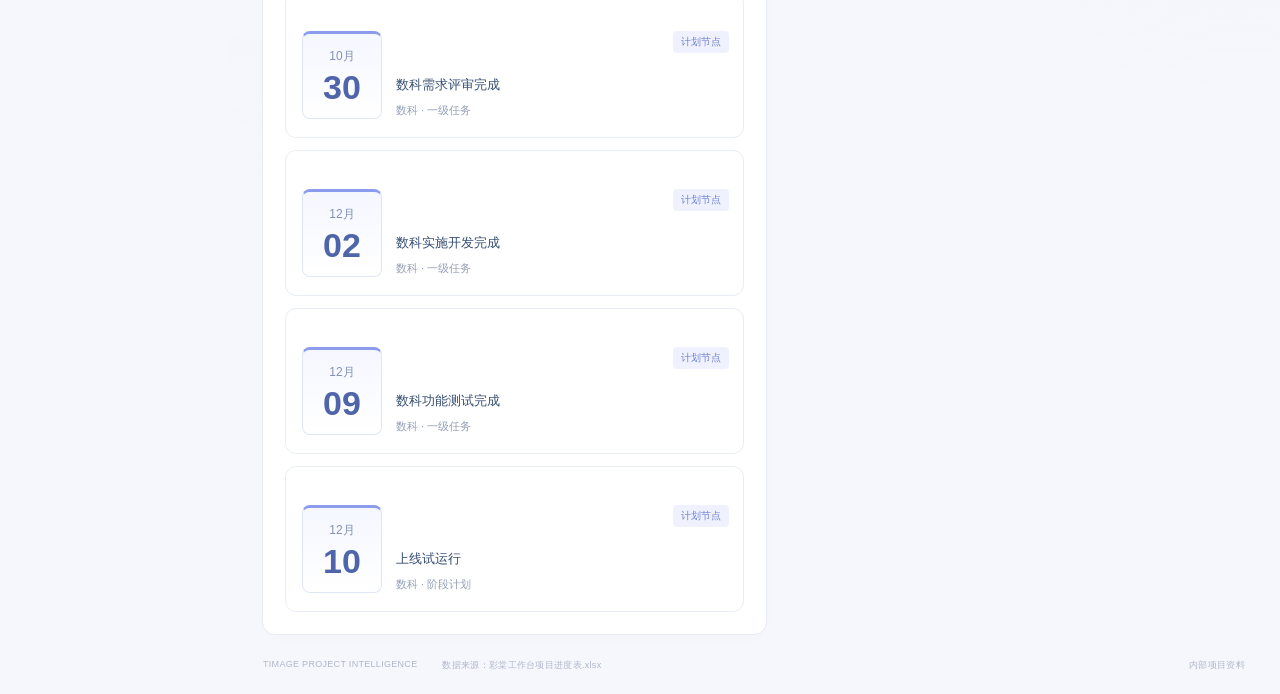
==== commit 2fa5aaba: "Align milestone status badges with calendar cards" ====
--- a/index.html
+++ b/index.html
@@ -1,5 +1,5 @@
-<!doctype html><html lang="zh-CN"><head><meta charset="utf-8"><meta name="viewport" content="width=device-width,initial-scale=1"><meta name="description" content="彩棠流程改革试点项目：项目阶段、模块计划与每周数据更新看板"><title>彩棠工作台项目管理</title><link rel="icon" href="data:image/svg+xml,%3Csvg xmlns='http://www.w3.org/2000/svg' viewBox='0 0 32 32'%3E%3Crect width='32' height='32' rx='9' fill='%233f56d9'/%3E%3Cpath d='M8 10h16M8 16h11M8 22h16' stroke='white' stroke-width='3'/%3E%3C/svg%3E"><link rel="stylesheet" href="style.css?v=d54105bc7b5d"></head><body>
+<!doctype html><html lang="zh-CN"><head><meta charset="utf-8"><meta name="viewport" content="width=device-width,initial-scale=1"><meta name="description" content="彩棠流程改革试点项目：项目阶段、模块计划与每周数据更新看板"><title>彩棠工作台项目管理</title><link rel="icon" href="data:image/svg+xml,%3Csvg xmlns='http://www.w3.org/2000/svg' viewBox='0 0 32 32'%3E%3Crect width='32' height='32' rx='9' fill='%233f56d9'/%3E%3Cpath d='M8 10h16M8 16h11M8 22h16' stroke='white' stroke-width='3'/%3E%3C/svg%3E"><link rel="stylesheet" href="style.css?v=a486ac8c3b3b"></head><body>
 <aside class="sidebar"><a class="brand" href="#overview"><span class="brand-symbol">T</span><span>TIMAGE<small>彩棠 · 项目驾驶舱</small></span></a><div class="space-label">WORKSPACE / 项目空间</div><div class="project-chip"><span class="project-icon">棠</span><div>集团流程改革<small>彩棠试点项目</small></div><span class="tiny-pill">试点</span></div><nav aria-label="主导航"><button data-view="overview" class="nav active"><i data-icon="layout"></i>项目总览<span>01</span></button><button data-view="detail" class="nav"><i data-icon="gantt"></i>阶段计划<span>02</span></button><div class="nav-separator"></div><button data-view="updates" class="nav"><i data-icon="upload"></i>每周数据更新<span id="updateDot"></span></button></nav><div class="sidebar-bottom"><div class="project-health"><div><span class="pulse"></span>项目推进中</div><p>当前聚焦</p><strong>详细设计与实施落地</strong><div class="mini-phases"><b></b><b></b><b></b><i></i><i></i></div><small>3 / 6 个阶段已完成</small></div><div class="profile"><span>PM</span><div>流程管理小组<small>PROCESS MANAGEMENT</small></div></div></div></aside>
 <div class="workspace"><header class="topbar"><div class="breadcrumb">集团流程改革 <span>/</span> 彩棠试点 <span>/</span> <b id="crumb">项目总览</b></div><div class="top-right"><button class="icon-btn" id="fullscreen" title="全屏汇报" aria-label="全屏汇报"><i data-icon="maximize"></i></button><span class="avatar">PM</span></div></header><main id="main"></main><footer><span>TIMAGE PROJECT INTELLIGENCE</span><span id="footerSource">数据来源：彩棠工作台项目进度表.xlsx</span><span>内部项目资料</span></footer></div>
 <dialog id="drawer" class="drawer"><div id="drawerContent"></div></dialog><dialog id="uploadDialog" class="upload-dialog"><div id="uploadContent"></div></dialog><div id="toast" role="status"></div><input type="file" id="fileInput" accept=".xlsx,.csv,.json" hidden>
-<script src="data.js?v=f43f1a33d702"></script><script src="original-excel.js?v=e9a55db19e37"></script><script src="app.js?v=cb7ddebfdb52"></script></body></html>
+<script src="data.js?v=f43f1a33d702"></script><script src="original-excel.js?v=e9a55db19e37"></script><script src="app.js?v=e6991b0c2434"></script></body></html>
--- a/style.css
+++ b/style.css
@@ -100,12 +100,12 @@
 .milestone-list{display:grid;grid-template-columns:repeat(auto-fit,minmax(240px,1fr));grid-auto-rows:1fr;gap:12px;padding:4px 22px 22px}
 .milestone-item{position:relative;display:grid;grid-template-columns:80px minmax(0,1fr);align-items:end;gap:14px;min-height:146px;padding:38px 16px 18px;border:1px solid #e8edf6;border-radius:11px;background:#fff;transition:border-color .15s,box-shadow .15s}
 .milestone-item:hover{border-color:#bdc9ed;box-shadow:0 4px 14px #40528c0a}
-.milestone-item .date-tile{display:flex;flex-direction:column;justify-content:center;align-items:center;flex:none;width:80px;min-width:80px;height:88px;padding:10px 0;gap:5px;border:1px solid #dfe6f6;border-top:3px solid #8b9cec;border-radius:8px;background:linear-gradient(180deg,#f5f7ff,#fff);font-size:34px;line-height:1;font-weight:550;color:#4f65aa}
+.milestone-item .date-tile{display:flex;flex-direction:column;justify-content:center;align-items:center;align-self:stretch;flex:none;width:80px;min-width:80px;min-height:88px;padding:10px 0;gap:5px;border:1px solid #dfe6f6;border-top:3px solid #8b9cec;border-radius:8px;background:linear-gradient(180deg,#f5f7ff,#fff);font-size:34px;line-height:1;font-weight:550;color:#4f65aa}
 .milestone-item .date-tile small{margin:0;font-size:12px;font-weight:400;color:#8091b7;line-height:1.4}
-.milestone-item>div:nth-child(2){width:100%;min-width:0;align-self:end}
+.milestone-item>div:nth-child(2){width:100%;min-width:0;align-self:end;padding-top:30px}
 .milestone-item strong{display:block;font-size:13px;font-weight:550;line-height:1.65;color:#354d72}
 .milestone-item p{font-size:11px;line-height:1.6;margin:6px 0 0}
-.milestone-item .badge{position:absolute;top:12px;right:14px;margin:0;font-size:10px}
+.milestone-item .badge{position:absolute;top:38px;right:14px;margin:0;font-size:10px}
 .blockers-panel{align-self:start}
 .history-bundled{flex-wrap:wrap}
 .hg-row{display:grid;grid-template-columns:430px 1fr;min-height:52px;border-bottom:1px solid #edf1f8;cursor:pointer}
